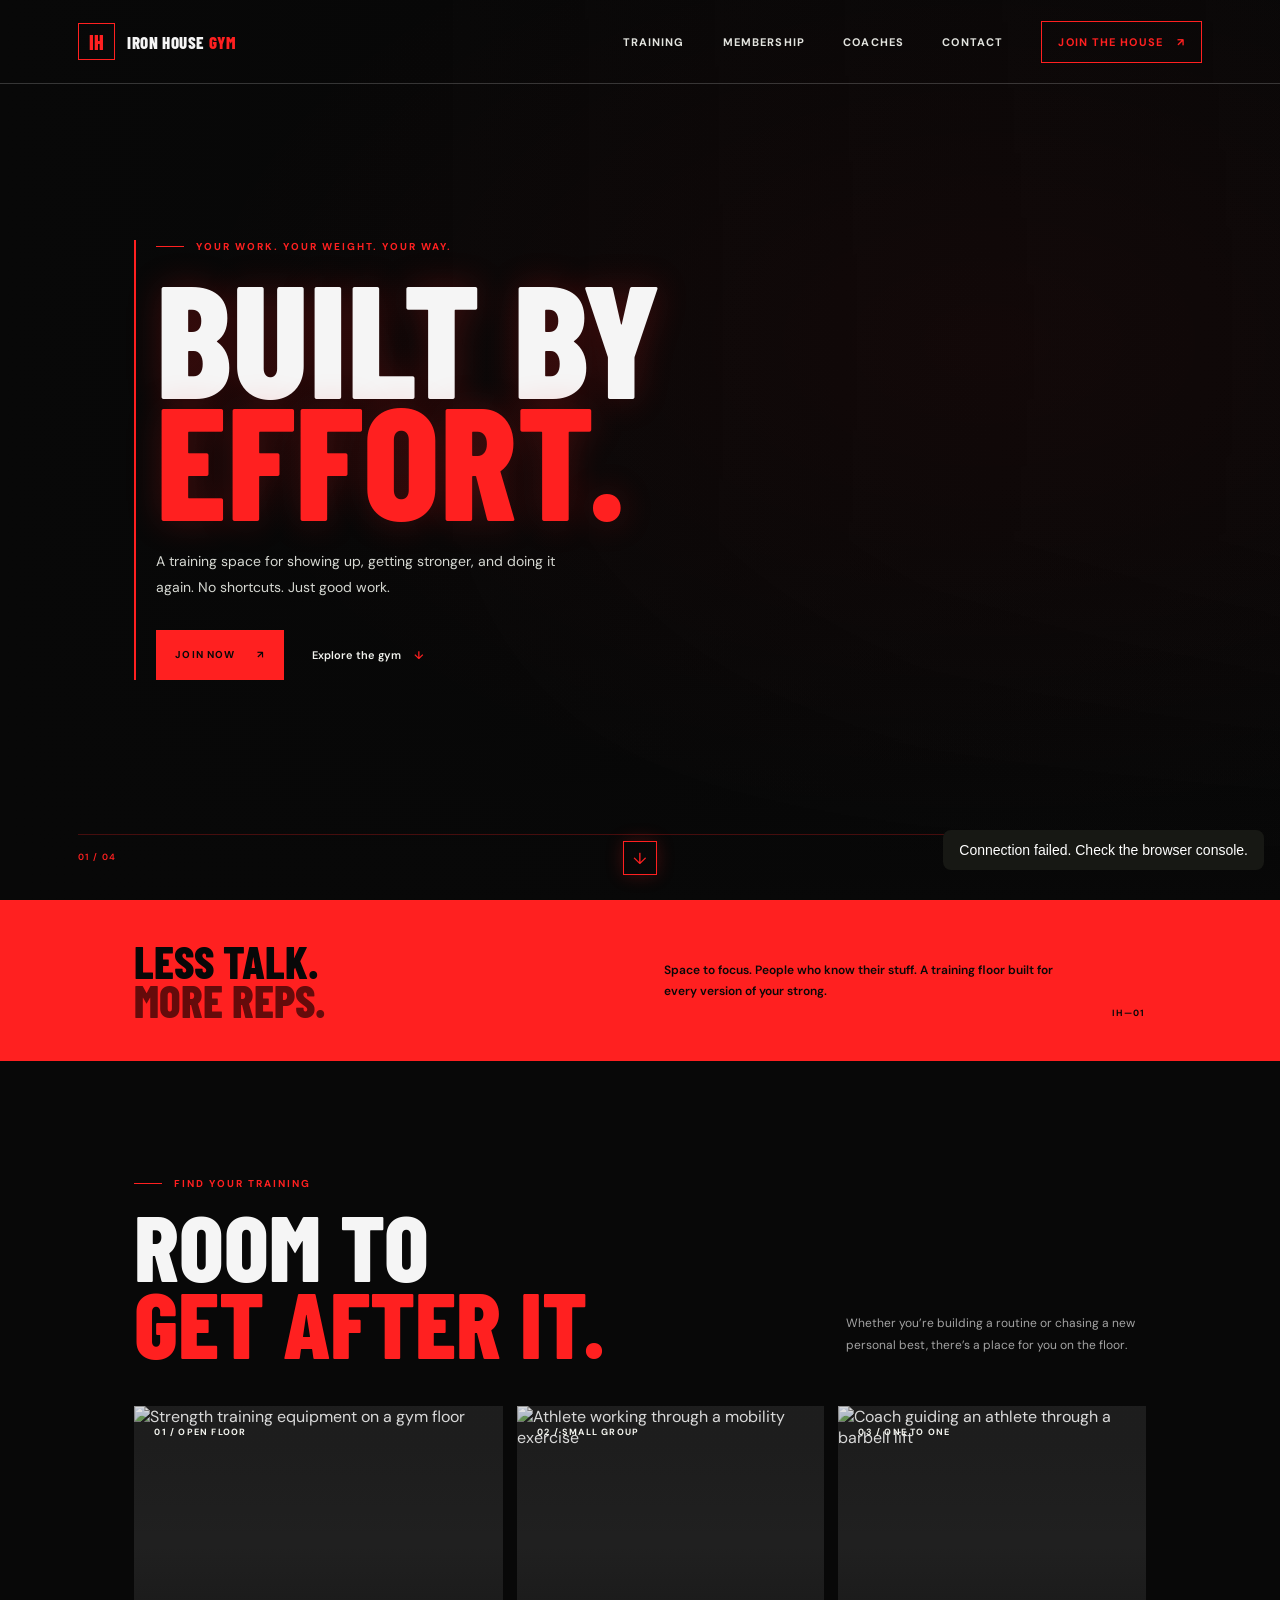
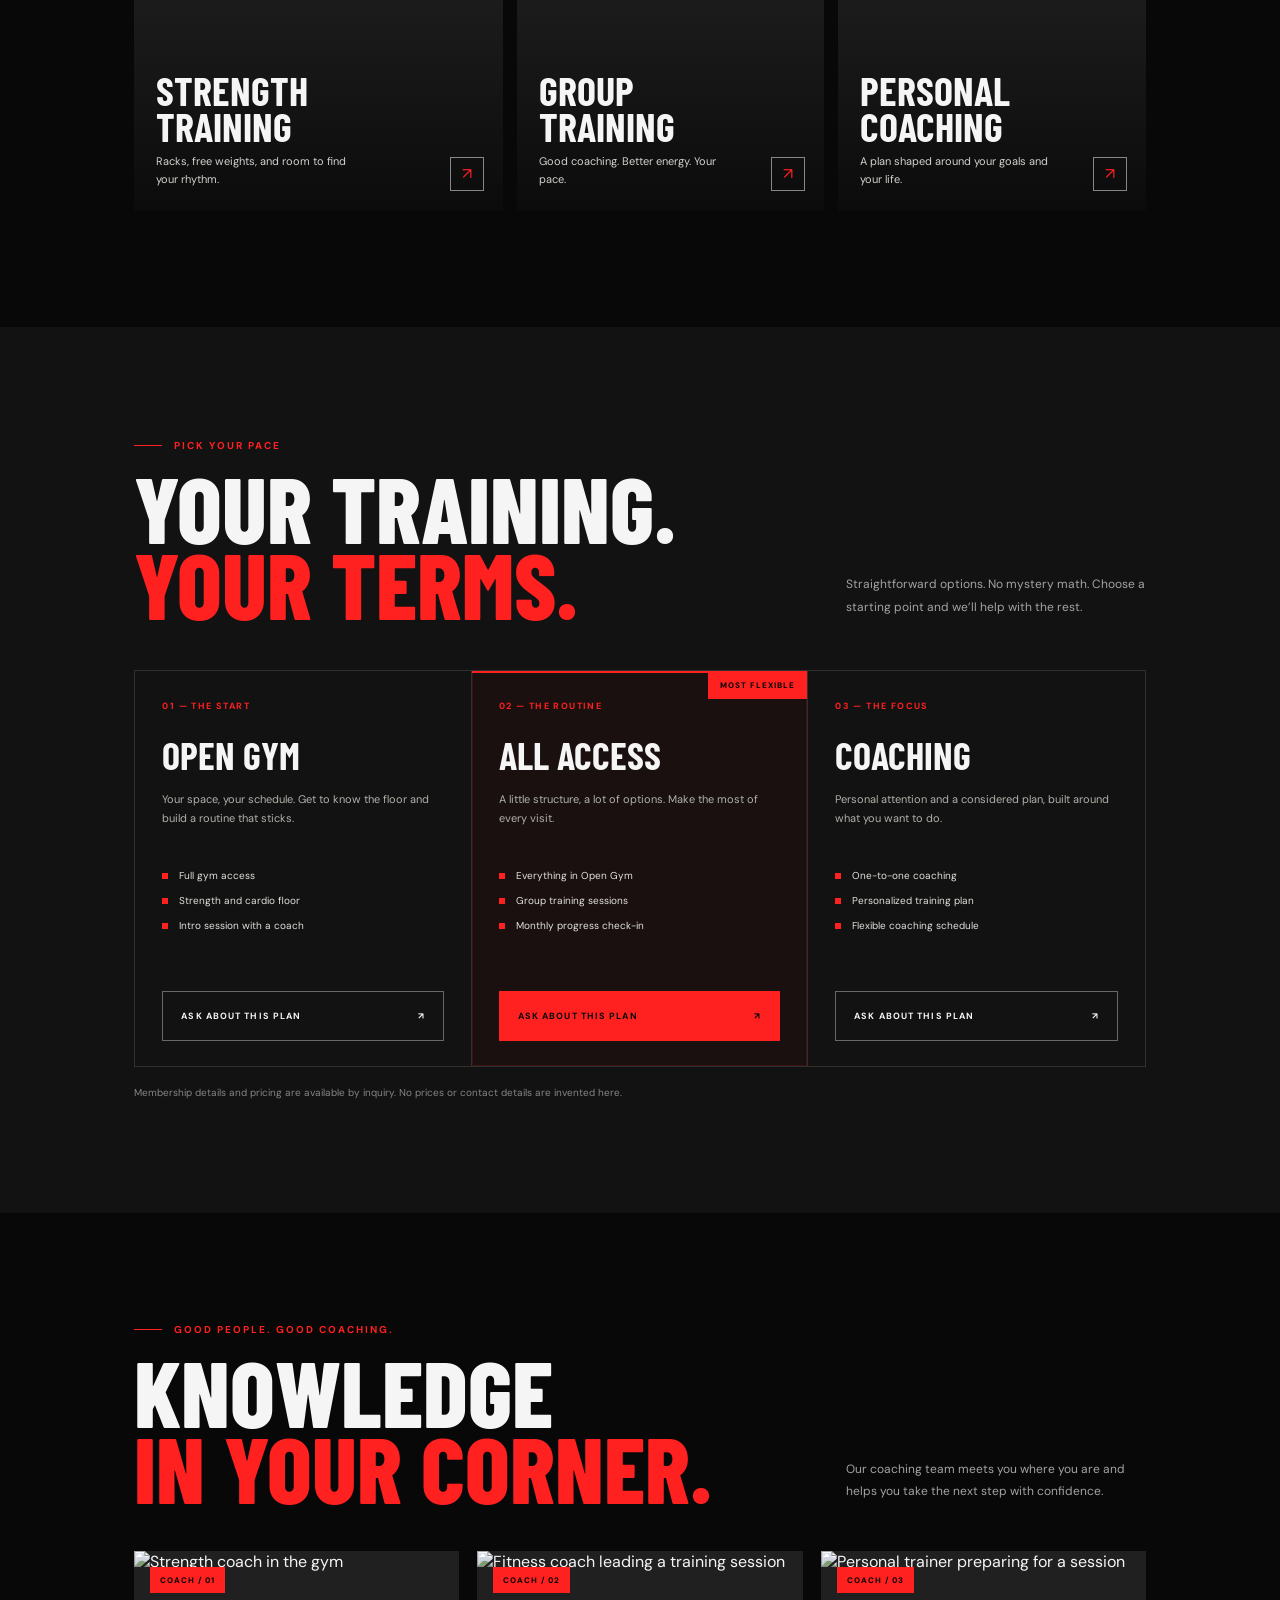
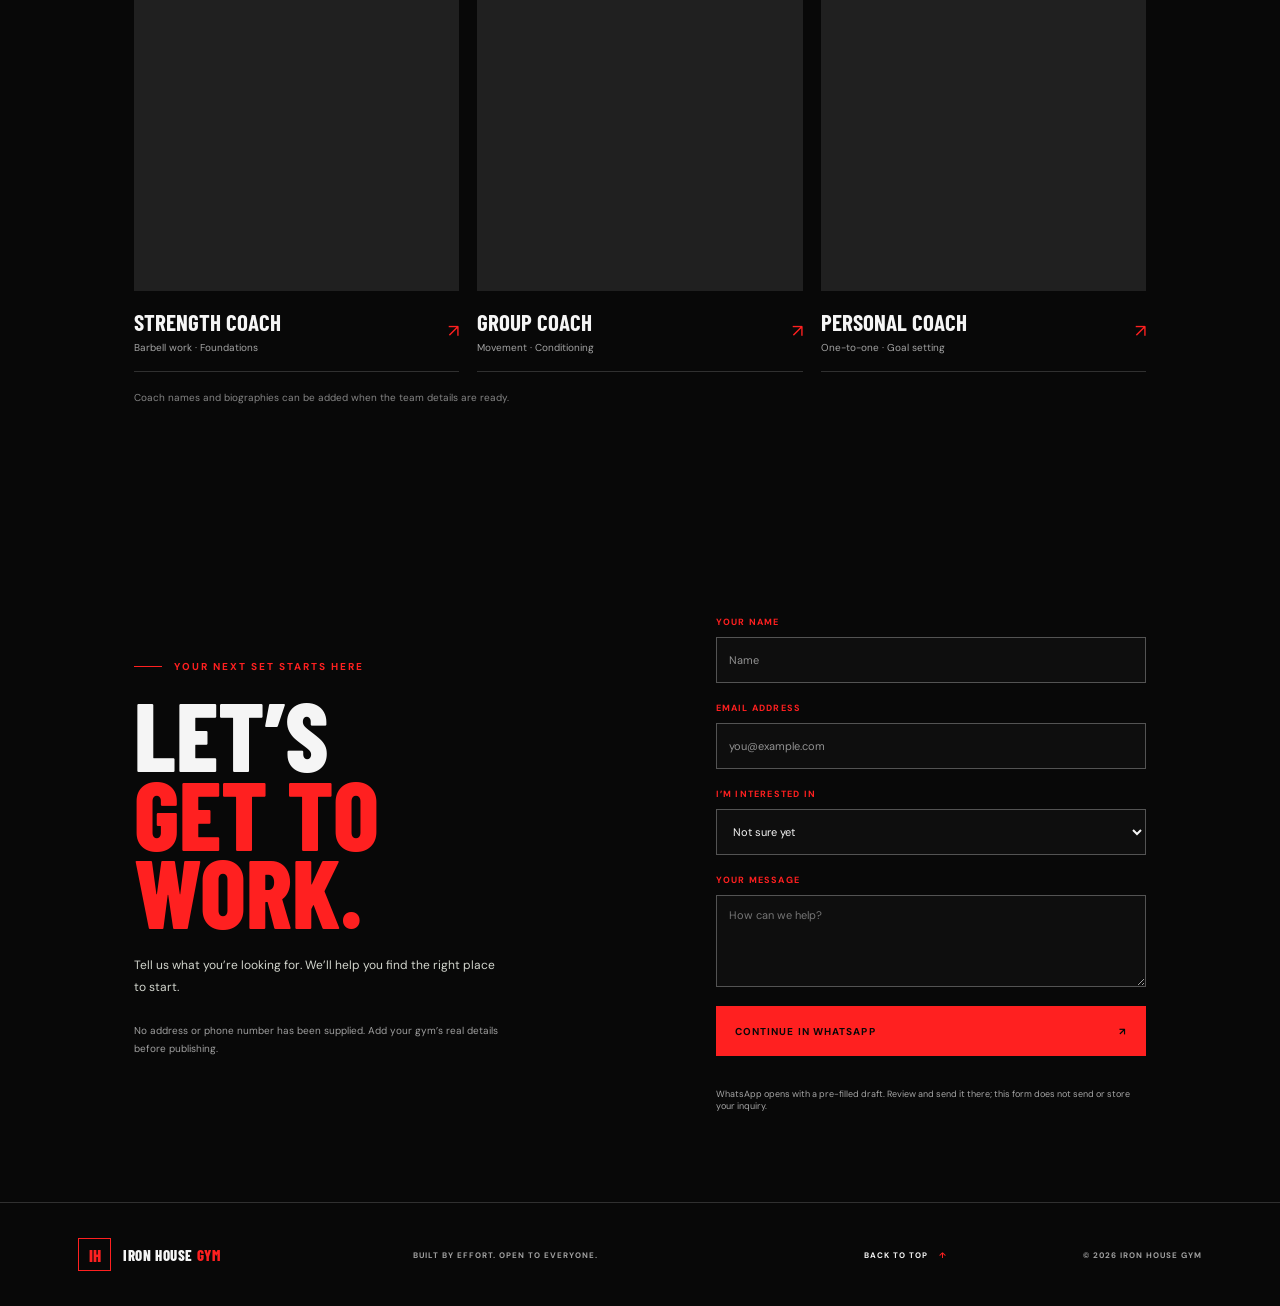
==== index.html @ 2025f04b "Add files via upload" ====
<!DOCTYPE html>
<html lang="en">
<head>
  <meta charset="UTF-8">
  <meta name="viewport" content="width=device-width, initial-scale=1.0">
  <meta name="theme-color" content="#10110f">
  <meta name="description" content="Train with purpose at IRON HOUSE GYM. Explore strength training, expert coaching, and flexible memberships.">
  <title>IRON HOUSE GYM | Built by effort</title>
  <link rel="preconnect" href="https://fonts.googleapis.com">
  <link rel="preconnect" href="https://fonts.gstatic.com" crossorigin>
  <link href="https://fonts.googleapis.com/css2?family=Barlow+Condensed:wght@500;600;700;800;900&family=DM+Sans:wght@400;500;600;700&display=swap" rel="stylesheet">
  <link rel="stylesheet" href="style.css">
  <script src="script.js" defer></script>
</head>
<body>
  <a class="skip-link" href="#main">Skip to content</a>

  <header class="site-header" id="top">
    <a class="wordmark" href="#top" aria-label="Iron House Gym home">
      <span class="wordmark-mark" data-gym-short-name aria-hidden="true">IH</span>
      <span class="wordmark-name" data-gym-name>IRON HOUSE <span>GYM</span></span>
    </a>

    <button class="menu-toggle" type="button" aria-expanded="false" aria-controls="site-nav" aria-label="Open navigation">
      <span></span><span></span>
    </button>

    <nav class="site-nav" id="site-nav" aria-label="Main navigation">
      <a href="#training">Training</a>
      <a href="#membership">Membership</a>
      <a href="#coaches">Coaches</a>
      <a href="#contact">Contact</a>
      <a class="nav-join" href="#membership">Join the house <span aria-hidden="true">↗</span></a>
    </nav>
  </header>

  <main id="main">
    <section class="hero" aria-labelledby="hero-title">
      <div class="hero-image" aria-hidden="true"></div>
      <div class="hero-shade" aria-hidden="true"></div>
      <div class="hero-content">
        <p class="eyebrow" data-gym-tagline><span class="eyebrow-line"></span> YOUR WORK. YOUR WEIGHT. YOUR WAY.</p>
        <h1 id="hero-title" data-gym-hero-title>BUILT BY<br><span>EFFORT.</span></h1>
        <p class="hero-copy" data-gym-hero-description>A training space for showing up, getting stronger, and doing it again. No shortcuts. Just good work.</p>
        <div class="hero-actions">
          <a class="button button-primary" href="#membership">JOIN NOW <span aria-hidden="true">↗</span></a>
          <a class="text-link" href="#training">Explore the gym <span aria-hidden="true">↓</span></a>
        </div>
      </div>
      <div class="hero-caption"><span>01 / 04</span><span>STRENGTH IS EARNED HERE</span></div>
      <a class="hero-scroll" href="#training" aria-label="Scroll to training">↓</a>
    </section>

    <section class="intro-band" aria-label="Our approach">
      <p>LESS TALK.<br><span>MORE REPS.</span></p>
      <p class="intro-detail">Space to focus. People who know their stuff. A training floor built for every version of your strong.</p>
      <span class="intro-number" aria-hidden="true">IH—01</span>
    </section>

    <section class="section training-section" id="training" aria-labelledby="training-title">
      <div class="section-heading">
        <div>
          <p class="eyebrow"><span class="eyebrow-line"></span> FIND YOUR TRAINING</p>
          <h2 id="training-title">ROOM TO<br><span>GET AFTER IT.</span></h2>
        </div>
        <p class="section-note">Whether you’re building a routine or chasing a new personal best, there’s a place for you on the floor.</p>
      </div>

      <div class="service-grid">
        <article class="service-card service-card-large" data-training-program>
          <img data-program-image src="https://images.unsplash.com/photo-1534438327276-14e5300c3a48?auto=format&fit=crop&w=1200&q=85" alt="Strength training equipment on a gym floor" loading="lazy">
          <div class="service-overlay"></div>
          <span class="service-number" data-program-category>01 / OPEN FLOOR</span>
          <div class="service-copy"><h3 data-program-name>STRENGTH<br>TRAINING</h3><p data-program-description>Racks, free weights, and room to find your rhythm.</p></div>
          <span class="service-arrow" aria-hidden="true">↗</span>
        </article>
        <article class="service-card" data-training-program>
          <img data-program-image src="https://images.unsplash.com/photo-1518611012118-696072aa579a?auto=format&fit=crop&w=1000&q=85" alt="Athlete working through a mobility exercise" loading="lazy">
          <div class="service-overlay"></div>
          <span class="service-number" data-program-category>02 / SMALL GROUP</span>
          <div class="service-copy"><h3 data-program-name>GROUP<br>TRAINING</h3><p data-program-description>Good coaching. Better energy. Your pace.</p></div>
          <span class="service-arrow" aria-hidden="true">↗</span>
        </article>
        <article class="service-card" data-training-program>
          <img data-program-image src="https://images.unsplash.com/photo-1581009146145-b5ef050c2e1e?auto=format&fit=crop&w=1000&q=85" alt="Coach guiding an athlete through a barbell lift" loading="lazy">
          <div class="service-overlay"></div>
          <span class="service-number" data-program-category>03 / ONE TO ONE</span>
          <div class="service-copy"><h3 data-program-name>PERSONAL<br>COACHING</h3><p data-program-description>A plan shaped around your goals and your life.</p></div>
          <span class="service-arrow" aria-hidden="true">↗</span>
        </article>
      </div>
    </section>

    <section class="membership-section" id="membership" aria-labelledby="membership-title">
      <div class="membership-inner">
        <div class="section-heading membership-heading">
          <div>
            <p class="eyebrow"><span class="eyebrow-line"></span> PICK YOUR PACE</p>
            <h2 id="membership-title">YOUR TRAINING.<br><span>YOUR TERMS.</span></h2>
          </div>
          <p class="section-note">Straightforward options. No mystery math. Choose a starting point and we’ll help with the rest.</p>
        </div>

        <div class="plans-grid">
          <article class="plan-card" data-membership-plan>
            <span class="plan-tag" data-plan-featured-label hidden>MOST FLEXIBLE</span>
            <p class="plan-index" data-plan-index>01 — THE START<span data-plan-price hidden></span></p>
            <h3 data-plan-name>OPEN GYM</h3>
            <p class="plan-description" data-plan-description>Your space, your schedule. Get to know the floor and build a routine that sticks.</p>
            <ul data-plan-features><li>Full gym access</li><li>Strength and cardio floor</li><li>Intro session with a coach</li></ul>
            <button class="button button-outline choose-plan" type="button" data-plan="Open Gym" data-plan-button>ASK ABOUT THIS PLAN <span aria-hidden="true">↗</span></button>
          </article>
          <article class="plan-card plan-featured" data-membership-plan>
            <span class="plan-tag" data-plan-featured-label>MOST FLEXIBLE</span>
            <p class="plan-index" data-plan-index>02 — THE ROUTINE<span data-plan-price hidden></span></p>
            <h3 data-plan-name>ALL ACCESS</h3>
            <p class="plan-description" data-plan-description>A little structure, a lot of options. Make the most of every visit.</p>
            <ul data-plan-features><li>Everything in Open Gym</li><li>Group training sessions</li><li>Monthly progress check-in</li></ul>
            <button class="button button-primary choose-plan" type="button" data-plan="All Access" data-plan-button>ASK ABOUT THIS PLAN <span aria-hidden="true">↗</span></button>
          </article>
          <article class="plan-card" data-membership-plan>
            <span class="plan-tag" data-plan-featured-label hidden>MOST FLEXIBLE</span>
            <p class="plan-index" data-plan-index>03 — THE FOCUS<span data-plan-price hidden></span></p>
            <h3 data-plan-name>COACHING</h3>
            <p class="plan-description" data-plan-description>Personal attention and a considered plan, built around what you want to do.</p>
            <ul data-plan-features><li>One-to-one coaching</li><li>Personalized training plan</li><li>Flexible coaching schedule</li></ul>
            <button class="button button-outline choose-plan" type="button" data-plan="Personal Coaching" data-plan-button>ASK ABOUT THIS PLAN <span aria-hidden="true">↗</span></button>
          </article>
        </div>
        <p class="plan-footnote" data-plan-footnote>Membership details and pricing are available by inquiry. No prices or contact details are invented here.</p>
      </div>
    </section>

    <section class="coaches-section section" id="coaches" aria-labelledby="coaches-title">
      <div class="section-heading">
        <div>
          <p class="eyebrow"><span class="eyebrow-line"></span> GOOD PEOPLE. GOOD COACHING.</p>
          <h2 id="coaches-title">KNOWLEDGE<br><span>IN YOUR CORNER.</span></h2>
        </div>
        <p class="section-note">Our coaching team meets you where you are and helps you take the next step with confidence.</p>
      </div>
      <div class="coach-grid">
        <article class="coach-card">
          <div class="coach-photo"><img data-coach-image src="https://images.unsplash.com/photo-1567013127542-490d757e51fc?auto=format&fit=crop&w=900&q=85" alt="Strength coach in the gym" loading="lazy"><span class="coach-number">COACH / 01</span></div>
          <div class="coach-info"><div><h3 data-coach-name>STRENGTH COACH</h3><p data-coach-caption>Barbell work · Foundations</p></div><span aria-hidden="true">↗</span></div>
        </article>
        <article class="coach-card">
          <div class="coach-photo"><img data-coach-image src="https://images.unsplash.com/photo-1549476464-37392f717541?auto=format&fit=crop&w=900&q=85" alt="Fitness coach leading a training session" loading="lazy"><span class="coach-number">COACH / 02</span></div>
          <div class="coach-info"><div><h3 data-coach-name>GROUP COACH</h3><p data-coach-caption>Movement · Conditioning</p></div><span aria-hidden="true">↗</span></div>
        </article>
        <article class="coach-card">
          <div class="coach-photo"><img data-coach-image src="https://images.unsplash.com/photo-1581009146145-b5ef050c2e1e?auto=format&fit=crop&w=900&q=85" alt="Personal trainer preparing for a session" loading="lazy"><span class="coach-number">COACH / 03</span></div>
          <div class="coach-info"><div><h3 data-coach-name>PERSONAL COACH</h3><p data-coach-caption>One-to-one · Goal setting</p></div><span aria-hidden="true">↗</span></div>
        </article>
      </div>
      <p class="coach-note">Coach names and biographies can be added when the team details are ready.</p>
    </section>

    <section class="contact-section" id="contact" aria-labelledby="contact-title">
      <div class="contact-image" aria-hidden="true"></div>
      <div class="contact-shade" aria-hidden="true"></div>
      <div class="contact-content">
        <div class="contact-copy">
          <p class="eyebrow"><span class="eyebrow-line"></span> YOUR NEXT SET STARTS HERE</p>
          <h2 id="contact-title">LET’S<br><span>GET TO WORK.</span></h2>
          <p>Tell us what you’re looking for. We’ll help you find the right place to start.</p>
          <p class="contact-detail" data-gym-contact-info>No address or phone number has been supplied. Add your gym’s real details before publishing.</p>
        </div>
        <form class="contact-form" id="contact-form">
          <label for="name">YOUR NAME</label>
          <input id="name" name="name" type="text" autocomplete="name" placeholder="Name" required>
          <label for="email">EMAIL ADDRESS</label>
          <input id="email" name="email" type="email" autocomplete="email" placeholder="you@example.com" required>
          <label for="interest">I’M INTERESTED IN</label>
          <select id="interest" name="interest">
            <option value="Not sure yet">Not sure yet</option>
            <option value="Open Gym" data-plan-option>Open Gym</option>
            <option value="All Access" data-plan-option>All Access</option>
            <option value="Personal Coaching" data-plan-option>Personal Coaching</option>
          </select>
          <label for="inquiry-message">YOUR MESSAGE</label>
          <textarea id="inquiry-message" name="message" rows="3" placeholder="How can we help?" required></textarea>
          <button class="button button-primary form-submit" type="submit">CONTINUE IN WHATSAPP <span aria-hidden="true">↗</span></button>
          <p class="form-status" id="form-status" role="status" aria-live="polite"></p>
          <p class="form-note">WhatsApp opens with a pre-filled draft. Review and send it there; this form does not send or store your inquiry.</p>
        </form>
      </div>
    </section>
  </main>

  <footer class="site-footer">
    <a class="wordmark footer-wordmark" href="#top" aria-label="Iron House Gym back to top"><span class="wordmark-mark" data-gym-short-name aria-hidden="true">IH</span><span class="wordmark-name" data-gym-name>IRON HOUSE <span>GYM</span></span></a>
    <p data-gym-footer-tagline>BUILT BY EFFORT. OPEN TO EVERYONE.</p>
    <a class="back-to-top" href="#top">BACK TO TOP <span aria-hidden="true">↑</span></a>
    <span class="footer-copy">© <span id="current-year"></span> IRON HOUSE GYM</span>
  </footer>
  <script src="https://cdn.jsdelivr.net/npm/@supabase/supabase-js@2"></script>
  <script src="supabase.js"></script>
</body>
</html>
---- style.css ----
:root {
  color-scheme: dark;

  /* Black & red palette */
  --ink: #080808;
  --ink-soft: #121212;
  --paper: #F5F5F5;
  --muted: #A3A3A3;
  --line: #303030;

  /* Red accent */
  --acid: #FF2020;
  --accent-glow: rgb(255 32 32 / 22%);

  /* Typography */
  --display: "Barlow Condensed", Impact, sans-serif;
  --body: "DM Sans", sans-serif;
}

* {
  box-sizing: border-box;
}

html {
  scroll-behavior: smooth;
  scroll-padding-top: 84px;
}

body {
  margin: 0;
  background: var(--ink);
  color: var(--paper);
  font-family: var(--body);
  -webkit-font-smoothing: antialiased;
}

img {
  display: block;
  width: 100%;
}

a {
  color: inherit;
  text-decoration: none;
}

button,
input,
select,
textarea {
  font: inherit;
}

button,
a {
  -webkit-tap-highlight-color: transparent;
}

::selection {
  background: var(--acid);
  color: var(--ink);
}

.skip-link {
  position: fixed;
  z-index: 20;
  top: 12px;
  left: 12px;
  padding: 12px 16px;
  background: var(--acid);
  color: var(--ink);
  transform: translateY(-160%);
}

.skip-link:focus {
  transform: translateY(0);
}

/* HEADER */

.site-header {
  position: fixed;
  z-index: 10;
  top: 0;
  left: 0;
  display: flex;
  width: 100%;
  height: 84px;
  align-items: center;
  justify-content: space-between;
  padding: 0 6.1%;
  border-bottom: 1px solid rgb(255 255 255 / 19%);
  transition:
    background-color .28s ease,
    border-color .28s ease,
    box-shadow .28s ease,
    backdrop-filter .28s ease;
}

.wordmark {
  display: inline-flex;
  align-items: center;
  gap: 12px;
}

.wordmark-mark {
  display: grid;
  width: 37px;
  height: 37px;
  place-items: center;
  border: 1px solid var(--acid);
  color: var(--acid);
  font-family: var(--display);
  font-size: 20px;
  font-weight: 800;
}

.wordmark-name {
  font-family: var(--display);
  font-size: 17px;
  font-weight: 800;
  letter-spacing: .6px;
}

.wordmark-name span {
  color: var(--acid);
}

.site-nav {
  display: flex;
  height: 100%;
  align-items: center;
  gap: clamp(20px, 3vw, 48px);
}

.site-nav a {
  position: relative;
  color: #e3e4df;
  font-size: 11px;
  font-weight: 700;
  letter-spacing: 1.1px;
  text-transform: uppercase;
  transition: color .2s ease;
}
.site-header.is-scrolled {
  border-bottom-color: rgb(255 255 255 / 9%);
  background: rgb(8 8 8 / 82%);
  box-shadow: 0 8px 26px rgb(0 0 0 / 24%);
  backdrop-filter: blur(14px);
  -webkit-backdrop-filter: blur(14px);
}

.site-nav a:hover,
.site-nav a:focus-visible {
  color: var(--acid);
}

.site-nav .nav-join {
  display: inline-flex;
  min-height: 42px;
  position: relative;
  align-items: center;
  gap: 14px;
  padding: 0 16px;
  border: 1px solid var(--acid);
  color: var(--acid);
}

.site-nav a:not(.nav-join)::after {
  position: absolute;
  right: 0;
  bottom: -8px;
  left: 0;
  height: 1px;
  background: var(--acid);
  content: "";
  transform: scaleX(0);
  transform-origin: left center;
  transition: transform .24s cubic-bezier(.2, .7, .2, 1);
}

.site-nav .nav-join:hover {
  background: var(--acid);
  color: var(--ink);
}

.site-nav a:not(.nav-join):hover::after,
.site-nav a:not(.nav-join):focus-visible::after {
  transform: scaleX(1);
}
.menu-toggle {
  display: none;
}

/* HERO SECTION */

.hero {
  position: relative;
  display: flex;
  min-height: max(700px, 100svh);
  align-items: center;
  isolation: isolate;
  overflow: hidden;
  padding: 130px 10.5% 110px;
  background: var(--ink);
}

.hero-image {
  position: absolute;
  z-index: -2;
  inset: 0;
  background-image: var(--gym-hero-image);
  background-position: center 48%;
  background-size: cover;
  background-repeat: no-repeat;
  filter: saturate(.65) contrast(1.12);
  transform: translate3d(0, var(--hero-parallax-offset, 0px), 0) scale(1.045);
  will-change: transform;
  animation: reveal-image 1s ease-out both;
}

.hero-shade {
  position: absolute;
  z-index: -1;
  inset: 0;
  background:
    linear-gradient(
      90deg,
      var(--ink) 0%,
      rgb(8 8 8 / 88%) 36%,
      rgb(8 8 8 / 42%) 72%,
      rgb(8 8 8 / 20%) 100%
    ),
    linear-gradient(
      0deg,
      var(--ink) 0%,
      transparent 40%
    );
}

.motion-enabled .hero-shade::after {
  animation: hero-light-drift 18s ease-in-out infinite alternate;
}
.hero-shade::after {
  position: absolute;
  inset: -25%;
  background: radial-gradient(ellipse at 68% 42%, rgb(255 32 32 / 13%), transparent 44%);
  content: "";
  opacity: .35;
  pointer-events: none;
}

.motion-enabled .site-header {
  animation: header-enter .62s cubic-bezier(.2, .7, .2, 1) both;
}

.motion-enabled .hero-content > .eyebrow,
.motion-enabled .hero-content > h1,
.motion-enabled .hero-content > .hero-copy,
.motion-enabled .hero-actions > .button,
.motion-enabled .hero-actions > .text-link {
  opacity: 0;
  animation: hero-item-enter .68s cubic-bezier(.2, .7, .2, 1) both;
}

.motion-enabled .hero-content > .eyebrow {
  animation-delay: .12s;
}

.motion-enabled .hero-content > h1 {
  animation-delay: .23s;
}

.motion-enabled .hero-content > .hero-copy {
  animation-delay: .34s;
}

.motion-enabled .hero-actions > .button {
  animation-delay: .46s;
}

.motion-enabled .hero-actions > .text-link {
  animation-delay: .56s;
}

.hero-content {
  position: relative;
  z-index: 1;
  width: min(720px, 75%);
  padding-left: 20px;
  border-left: 2px solid var(--acid);
}

.eyebrow {
  display: flex;
  align-items: center;
  gap: 12px;
  margin: 0 0 22px;
  color: var(--acid);
  font-size: 10px;
  font-weight: 700;
  letter-spacing: 2px;
}

.eyebrow-line {
  display: inline-block;
  width: 28px;
  height: 1px;
  background: var(--acid);
}

h1,
h2,
h3,
p {
  margin-top: 0;
}

.hero h1 {
  margin: 0;
  font-family: var(--display);
  font-size: clamp(88px, 12.5vw, 174px);
  font-weight: 800;
  letter-spacing: 0;
  line-height: .76;
  text-shadow: 0 0 35px var(--accent-glow);
}

.hero h1 span,
.section-heading h2 span,
.contact-copy h2 span {
  color: var(--acid);
}

.hero-copy {
  max-width: 410px;
  margin: 31px 0 30px;
  color: #d5d7d1;
  font-size: 14px;
  line-height: 1.8;
}

.hero-actions {
  display: flex;
  align-items: center;
  gap: 28px;
}

.button {
  display: inline-flex;
  min-height: 50px;
  align-items: center;
  justify-content: space-between;
  gap: 22px;
  padding: 0 18px;
  border: 1px solid transparent;
  cursor: pointer;
  font-size: 10px;
  font-weight: 700;
  letter-spacing: 1.1px;
  transition:
    background .2s ease,
    color .2s ease,
    border-color .2s ease,
    transform .2s ease;
}

.button:hover {
  transform: translateY(-2px);
}

.button:active {
  transform: translateY(0) scale(.98);
}

.button-primary {
  position: relative;
  background-color: var(--acid);
  background-image: linear-gradient(
    105deg,
    transparent 0%,
    transparent 44%,
    rgb(255 255 255 / 22%) 50%,
    transparent 56%,
    transparent 100%
  );
  background-position: 100% 0;
  background-size: 240% 100%;
  color: var(--ink);
  transition:
    background-color .2s ease,
    background-position .72s cubic-bezier(.2, .7, .2, 1),
    color .2s ease,
    border-color .2s ease,
    transform .2s ease;
}

@keyframes hero-item-enter {
  from {
    opacity: 0;
    transform: translate3d(0, 16px, 0);
  }

  to {
    opacity: 1;
    transform: translate3d(0, 0, 0);
  }
}

@keyframes header-enter {
  from {
    opacity: 0;
    transform: translate3d(0, -10px, 0);
  }

  to {
    opacity: 1;
    transform: translate3d(0, 0, 0);
  }
}

@keyframes hero-light-drift {
  from {
    transform: translate3d(-2%, -1%, 0);
  }

  to {
    transform: translate3d(2%, 1%, 0);
  }
}

.button-primary:hover {
  background-color: #ff4a4a;
  background-position: 0 0;
  color: #080808;
}

.button-primary:focus-visible {
  background-position: 0 0;
}

.text-link {
  display: inline-flex;
  align-items: center;
  gap: 13px;
  color: #f1f2ed;
  font-size: 11px;
  font-weight: 600;
}

.text-link span {
  color: var(--acid);
  transition: transform .2s ease;
}

.text-link:hover span {
  transform: translateY(3px);
}

.hero-caption {
  position: absolute;
  right: 6.1%;
  bottom: 37px;
  left: 6.1%;
  display: flex;
  justify-content: space-between;
  padding-top: 16px;
  border-top: 1px solid rgb(255 32 32 / 25%);
  color: #d3d5cf;
  font-size: 9px;
  font-weight: 600;
  letter-spacing: 1.3px;
}

.hero-caption span:first-child {
  color: var(--acid);
}

.hero-scroll {
  position: absolute;
  right: 50%;
  bottom: 25px;
  display: grid;
  width: 34px;
  height: 34px;
  place-items: center;
  border: 1px solid var(--acid);
  box-shadow: 0 0 18px var(--accent-glow);
  color: var(--acid);
  font-size: 16px;
  transform: translateX(50%);
}

/* INTRO BAND */

.intro-band {
  display: grid;
  grid-template-columns: 1.2fr 1fr auto;
  align-items: center;
  gap: 35px;
  padding: 42px 10.5%;
  background: var(--acid);
  color: var(--ink);
}

.intro-band > p:first-child {
  margin: 0;
  font-family: var(--display);
  font-size: clamp(28px, 4vw, 45px);
  font-weight: 800;
  line-height: .86;
}

.intro-band > p:first-child span {
  color: #650b0b;
}

.intro-detail {
  max-width: 390px;
  margin: 0;
  font-size: 12px;
  font-weight: 600;
  line-height: 1.7;
}

.intro-number {
  align-self: end;
  font-size: 9px;
  font-weight: 700;
  letter-spacing: 1.2px;
}

/* GENERAL SECTIONS */

.section {
  padding: 116px 10.5%;
}

.section-heading {
  display: flex;
  align-items: end;
  justify-content: space-between;
  gap: 36px;
  margin-bottom: 45px;
}

.section-heading .eyebrow {
  margin-bottom: 17px;
}

.section-heading h2,
.contact-copy h2 {
  margin: 0;
  font-family: var(--display);
  font-size: clamp(56px, 7.3vw, 94px);
  font-weight: 800;
  letter-spacing: 0;
  line-height: .82;
}

.section-note {
  max-width: 300px;
  margin: 0 0 4px;
  color: var(--muted);
  font-size: 12px;
  line-height: 1.85;
}

/* SERVICES */

.service-grid {
  display: grid;
  grid-template-columns: 1.2fr 1fr 1fr;
  gap: 14px;
}

.service-card {
  position: relative;
  min-height: 405px;
  overflow: hidden;
  background: #202020;
  transition: transform .35s cubic-bezier(.2, .7, .2, 1), box-shadow .35s ease;
}

.service-card:hover,
.service-card:focus-within {
  box-shadow: 0 16px 34px rgb(0 0 0 / 30%);
  transform: translateY(-5px);
}

.service-card img {
  position: absolute;
  inset: 0;
  width: 100%;
  height: 100%;
  object-fit: cover;
  filter: saturate(.58);
  transition: transform .6s ease, filter .4s ease;
}

.service-card:hover img {
  filter: saturate(.85);
  transform: scale(1.045);
}

.service-overlay {
  position: absolute;
  inset: 0;
  background: linear-gradient(
    180deg,
    rgb(8 8 8 / 12%) 10%,
    transparent 34%,
    rgb(8 8 8 / 86%) 100%
  );
  transition: opacity .4s ease;
}

.service-card:hover .service-overlay,
.service-card:focus-within .service-overlay {
  opacity: .82;
}

.service-number {
  position: absolute;
  top: 20px;
  left: 20px;
  color: #f4f5ef;
  font-size: 9px;
  font-weight: 700;
  letter-spacing: 1.2px;
}

.service-copy {
  position: absolute;
  right: 22px;
  bottom: 22px;
  left: 22px;
}

.service-copy h3 {
  margin: 0 0 9px;
  font-family: var(--display);
  font-size: 40px;
  font-weight: 700;
  line-height: .89;
}

.service-copy p {
  max-width: 225px;
  margin: 0;
  padding-right: 27px;
  color: #d1d3cd;
  font-size: 11px;
  line-height: 1.6;
}

.service-arrow {
  position: absolute;
  right: 19px;
  bottom: 20px;
  display: grid;
  width: 34px;
  height: 34px;
  place-items: center;
  border: 1px solid rgb(255 255 255 / 50%);
  color: var(--acid);
  transition: background .2s ease, color .2s ease;
}

.service-card:hover .service-arrow {
  background: var(--acid);
  color: var(--ink);
}

/* MEMBERSHIPS */

.membership-section {
  padding: 112px 10.5%;
  background: var(--ink-soft);
}

.membership-inner {
  max-width: 1440px;
  margin: 0 auto;
}

.membership-heading {
  margin-bottom: 48px;
}

.plans-grid {
  display: grid;
  grid-template-columns: repeat(3, 1fr);
  border: 1px solid var(--line);
}

.plan-card {
  position: relative;
  display: flex;
  min-height: 395px;
  flex-direction: column;
  padding: 29px 27px 25px;
  border-right: 1px solid var(--line);
  transition: transform .28s ease, box-shadow .28s ease;
}

.plan-card:hover,
.plan-card:focus-within {
  z-index: 1;
  box-shadow: 0 14px 34px rgb(0 0 0 / 30%);
  transform: translateY(-4px);
}

.plan-card:last-child {
  border-right: 0;
}

.plan-featured {
  background: #1b1010;
  box-shadow: inset 0 2px 0 var(--acid), inset 0 0 0 1px rgb(255 32 32 / 15%);
}

.plan-featured:hover,
.plan-featured:focus-within {
  box-shadow:
    inset 0 2px 0 var(--acid),
    inset 0 0 0 1px rgb(255 32 32 / 15%),
    0 14px 34px rgb(0 0 0 / 30%);
}

.plan-tag {
  position: absolute;
  top: 0;
  right: 0;
  padding: 9px 12px;
  background: var(--acid);
  color: var(--ink);
  font-size: 8px;
  font-weight: 800;
  letter-spacing: 1px;
}

.plan-index {
  margin: 0 0 20px;
  color: var(--acid);
  font-size: 9px;
  font-weight: 700;
  letter-spacing: 1.4px;
}

.plan-card h3 {
  margin: 0 0 12px;
  font-family: var(--display);
  font-size: 38px;
  font-weight: 700;
}

.plan-description {
  min-height: 57px;
  margin: 0;
  color: #afb2aa;
  font-size: 11px;
  line-height: 1.7;
}

.plan-card ul {
  display: grid;
  gap: 12px;
  margin: 22px 0 26px;
  padding: 0;
  list-style: none;
}

.plan-card li {
  position: relative;
  padding-left: 17px;
  color: #e0e2dc;
  font-size: 10px;
}

.plan-card li::before {
  position: absolute;
  top: 4px;
  left: 0;
  width: 6px;
  height: 6px;
  background: var(--acid);
  content: "";
}

.plan-card .button {
  width: 100%;
  margin-top: auto;
  font-size: 9px;
}
.plan-card .button:hover,
.plan-card .button:focus-visible {
  box-shadow: 0 5px 18px var(--accent-glow);
}

.button-outline {
  border-color: #686868;
  background: transparent;
  color: var(--paper);
}

.button-outline:hover {
  border-color: var(--acid);
  color: var(--acid);
}

.plan-footnote,
.coach-note {
  margin: 18px 0 0;
  color: #858585;
  font-size: 10px;
  line-height: 1.6;
}

/* COACHES */

.coaches-section {
  padding-top: 110px;
  padding-bottom: 110px;
}

.coach-grid {
  display: grid;
  grid-template-columns: repeat(3, 1fr);
  gap: 18px;
}

.coach-card {
  transition: box-shadow .32s ease;
}

.coach-card:hover,
.coach-card:focus-within {
  box-shadow: 0 0 0 1px rgb(255 32 32 / 22%), 0 14px 30px rgb(0 0 0 / 24%);
}

.coach-photo {
  position: relative;
  height: 340px;
  overflow: hidden;
  background: #202020;
}

.coach-photo img {
  height: 100%;
  object-fit: cover;
  filter: grayscale(.45) saturate(.65);
  transition: filter .4s ease, transform .6s ease;
}

.coach-card:hover .coach-photo img {
  filter: grayscale(0) saturate(.8);
  transform: scale(1.035);
}

.coach-number {
  position: absolute;
  top: 16px;
  left: 16px;
  padding: 8px 10px;
  background: var(--acid);
  color: var(--ink);
  font-size: 8px;
  font-weight: 800;
  letter-spacing: 1px;
}

.coach-info {
  display: flex;
  align-items: center;
  justify-content: space-between;
  padding: 17px 0;
  border-bottom: 1px solid var(--line);
  transition: transform .3s ease, border-color .3s ease;
}

.coach-card:hover .coach-info,
.coach-card:focus-within .coach-info {
  border-color: var(--acid);
  transform: translateY(-3px);
}

.coach-info h3 {
  margin: 0 0 5px;
  font-family: var(--display);
  font-size: 23px;
  font-weight: 700;
}

.coach-info p {
  margin: 0;
  color: var(--muted);
  font-size: 10px;
}

.coach-info > span {
  color: var(--acid);
  font-size: 18px;
}

/* CONTACT */

.contact-section {
  position: relative;
  display: grid;
  min-height: 625px;
  align-items: center;
  overflow: hidden;
  padding: 90px 10.5%;
}

.contact-image {
  position: absolute;
  inset: 0;
  background-image: var(--gym-contact-image);
  background-position: center;
  background-size: cover;
  background-repeat: no-repeat;
  filter: saturate(.45);
}

.contact-shade {
  position: absolute;
  inset: 0;
  background: linear-gradient(
    90deg,
    rgb(8 8 8 / 96%) 0%,
    rgb(8 8 8 / 86%) 47%,
    rgb(8 8 8 / 67%) 100%
  );
}

.contact-content {
  position: relative;
  z-index: 1;
  display: grid;
  grid-template-columns: 1fr minmax(280px, 430px);
  align-items: center;
  gap: 10%;
  width: 100%;
  max-width: 1180px;
  margin: 0 auto;
}

.contact-copy h2 {
  font-size: clamp(59px, 7.5vw, 96px);
}

.contact-copy > p:not(.eyebrow) {
  max-width: 365px;
  margin: 24px 0 0;
  color: #d2d5cd;
  font-size: 12px;
  line-height: 1.8;
}

.contact-copy .contact-detail {
  color: #9f9f9f !important;
  font-size: 10px !important;
}

.contact-form {
  display: grid;
  gap: 9px;
}

.contact-form label {
  margin-top: 10px;
  color: var(--acid);
  font-size: 9px;
  font-weight: 700;
  letter-spacing: 1.2px;
}

.contact-form input,
.contact-form select,
.contact-form textarea {
  width: 100%;
  min-height: 46px;
  padding: 0 12px;
  border: 1px solid #535353;
  border-radius: 0;
  outline: none;
  background: rgb(16 16 16 / 85%);
  color: var(--paper);
  font-size: 11px;
}

.contact-form input::placeholder {
  color: #929292;
}

.contact-form textarea {
  min-height: 92px;
  padding: 12px;
  resize: vertical;
}

.contact-form input:focus,
.contact-form select:focus,
.contact-form textarea:focus {
  border-color: var(--acid);
  box-shadow: 0 0 0 1px var(--acid);
}

.contact-form select {
  appearance: auto;
}

.form-submit {
  width: 100%;
  margin-top: 10px;
}

.form-status {
  min-height: 17px;
  margin: 2px 0 0;
  color: var(--acid);
  font-size: 11px;
  line-height: 1.5;
}

.form-note {
  margin: -5px 0 0;
  color: #a5a5a5;
  font-size: 9px;
}

/* FOOTER */

.site-footer {
  display: grid;
  grid-template-columns: 1fr 1fr 1fr auto;
  align-items: center;
  gap: 20px;
  min-height: 104px;
  padding: 20px 6.1%;
  border-top: 1px solid var(--line);
}

.footer-wordmark .wordmark-mark {
  width: 33px;
  height: 33px;
  font-size: 17px;
}

.footer-wordmark .wordmark-name {
  font-size: 15px;
}

.site-footer > p,
.back-to-top,
.footer-copy {
  margin: 0;
  color: #a1a1a1;
  font-size: 8px;
  font-weight: 700;
  letter-spacing: 1px;
}

.back-to-top {
  justify-self: center;
  color: var(--paper);
}

.back-to-top span {
  margin-left: 8px;
  color: var(--acid);
}

.footer-copy {
  justify-self: end;
}

.scroll-progress {
  position: fixed;
  z-index: 30;
  top: 0;
  right: 0;
  left: 0;
  height: 2px;
  pointer-events: none;
}

.scroll-progress span {
  display: block;
  width: 100%;
  height: 100%;
  background: var(--acid);
  box-shadow: 0 0 8px var(--accent-glow);
  transform: scaleX(0);
  transform-origin: left center;
  will-change: transform;
}

/* ACCESSIBILITY */

:focus-visible {
  outline: 2px solid var(--acid);
  outline-offset: 4px;
}

.has-scroll-reveals .scroll-reveal {
  opacity: 0;
  transform: translateY(22px);
  transition:
    opacity .65s cubic-bezier(.2, .7, .2, 1),
    transform .65s cubic-bezier(.2, .7, .2, 1);
  transition-delay: var(--reveal-delay, 0ms);
}

.has-scroll-reveals .scroll-reveal.is-visible {
  opacity: 1;
  transform: translateY(0);
}

.has-scroll-reveals .plan-card:hover,
.has-scroll-reveals .plan-card:focus-within {
  transform: translateY(-4px);
}

.has-scroll-reveals .service-card:hover,
.has-scroll-reveals .service-card:focus-within {
  transform: translateY(-5px);
}

@keyframes rise-in {
  from {
    opacity: 0;
    transform: translateY(16px);
  }

  to {
    opacity: 1;
    transform: translateY(0);
  }
}

@keyframes reveal-image {
  from {
    opacity: .55;
    transform: translate3d(0, var(--hero-parallax-offset, 0px), 0) scale(1.075);
  }

  to {
    opacity: 1;
    transform: translate3d(0, var(--hero-parallax-offset, 0px), 0) scale(1.045);
  }
}

/* LARGE SCREENS */

@media (min-width: 1500px) {
  .section,
  .membership-section {
    padding-right: max(10.5%, calc((100% - 1180px) / 2));
    padding-left: max(10.5%, calc((100% - 1180px) / 2));
  }
}

/* TABLETS */

@media (max-width: 900px) {
  .site-header {
    padding: 0 5%;
  }

  .site-nav {
    gap: 20px;
  }

  .site-nav a {
    font-size: 9px;
  }

  .hero {
    padding-right: 7%;
    padding-left: 7%;
  }

  .section,
  .membership-section {
    padding-right: 7%;
    padding-left: 7%;
  }

  .service-card {
    min-height: 350px;
  }

  .service-grid {
    gap: 10px;
  }

  .service-copy {
    right: 15px;
    bottom: 18px;
    left: 15px;
  }

  .service-copy h3 {
    font-size: 33px;
  }

  .plan-card {
    padding: 24px 19px 20px;
  }

  .coach-photo {
    height: 280px;
  }

  .contact-section {
    padding-right: 7%;
    padding-left: 7%;
  }
}

/* MOBILE */

@media (max-width: 680px) {
  html {
    scroll-padding-top: 68px;
  }

  .site-header {
    position: fixed;
    height: 68px;
    padding: 0 20px;
  }

  .wordmark {
    gap: 9px;
  }

  .wordmark-mark {
    width: 33px;
    height: 33px;
    font-size: 18px;
  }

  .wordmark-name {
    font-size: 15px;
  }

  .menu-toggle {
    z-index: 2;
    display: grid;
    width: 42px;
    height: 42px;
    align-content: center;
    justify-items: center;
    gap: 6px;
    border: 1px solid rgb(255 255 255 / 35%);
    background: transparent;
  }

  .menu-toggle span {
    display: block;
    width: 17px;
    height: 1px;
    background: var(--acid);
    transition: transform .2s ease;
  }

  .menu-toggle[aria-expanded="true"] span:first-child {
    transform: translateY(3.5px) rotate(45deg);
  }

  .menu-toggle[aria-expanded="true"] span:last-child {
    transform: translateY(-3.5px) rotate(-45deg);
  }

  .site-nav {
    position: absolute;
    top: 67px;
    right: 0;
    left: 0;
    display: flex;
    height: auto;
    align-items: stretch;
    flex-direction: column;
    gap: 0;
    padding: 8px 20px 20px;
    border-bottom: 1px solid var(--line);
    background: #111111;
    opacity: 0;
    pointer-events: none;
    transform: translateY(-8px);
    visibility: hidden;
    transition:
      opacity .22s ease,
      transform .22s ease,
      visibility 0s linear .22s;
  }

  .site-nav.is-open {
    opacity: 1;
    pointer-events: auto;
    transform: translateY(0);
    visibility: visible;
    transition-delay: 0s;
  }

  .site-nav a {
    padding: 15px 4px;
    border-bottom: 1px solid #2a2a2a;
    font-size: 11px;
  }

  .site-nav .nav-join {
    justify-content: space-between;
    margin-top: 13px;
    padding: 0 14px;
    border: 1px solid var(--acid);
  }

  .hero {
    min-height: 100svh;
    padding: 120px 24px 110px;
  }

  .hero-image {
    background-position: 58% center;
  }

  .hero-shade {
    background:
      linear-gradient(
        90deg,
        rgb(8 8 8 / 88%),
        rgb(8 8 8 / 40%)
      ),
      linear-gradient(
        0deg,
        var(--ink) 0%,
        transparent 65%
      );
  }

  .hero-content {
    width: 100%;
    padding-left: 14px;
  }

  .hero .eyebrow {
    font-size: 8px;
    letter-spacing: 1.4px;
  }

  .hero h1 {
    font-size: clamp(84px, 20vw, 132px);
  }

  .hero-copy {
    max-width: 310px;
    font-size: 12px;
  }

  .hero-actions {
    align-items: flex-start;
    flex-direction: column;
    gap: 20px;
  }

  .hero-caption {
    right: 24px;
    bottom: 30px;
    left: 24px;
    font-size: 7px;
  }

  .hero-scroll {
    display: none;
  }

  .intro-band {
    grid-template-columns: 1fr auto;
    gap: 14px;
    padding: 27px 24px;
  }

  .intro-band > p:first-child {
    font-size: 35px;
  }

  .intro-detail {
    grid-column: 1 / -1;
    max-width: 340px;
    font-size: 11px;
  }

  .intro-number {
    grid-column: 2;
    grid-row: 1;
    align-self: center;
  }

  .section,
  .membership-section {
    padding: 76px 24px;
  }

  .section-heading {
    align-items: flex-start;
    flex-direction: column;
    gap: 20px;
    margin-bottom: 29px;
  }

  .section-heading h2,
  .contact-copy h2 {
    font-size: clamp(59px, 14vw, 82px);
  }

  .section-note {
    max-width: 380px;
    font-size: 11px;
  }

  .service-grid {
    grid-template-columns: 1fr 1fr;
    gap: 10px;
  }

  .service-card,
  .service-card-large {
    min-height: 310px;
  }

  .service-card-large {
    grid-column: 1 / -1;
    min-height: 350px;
  }

  .service-copy h3 {
    font-size: 32px;
  }

  .service-copy p {
    font-size: 10px;
  }

  .service-arrow {
    right: 13px;
    bottom: 15px;
    width: 29px;
    height: 29px;
  }

  .service-copy {
    right: 13px;
    bottom: 16px;
    left: 13px;
  }

  .membership-heading {
    margin-bottom: 29px;
  }

  .plans-grid {
    grid-template-columns: 1fr;
  }

  .plan-card {
    min-height: 0;
    padding: 25px 20px;
    border-right: 0;
    border-bottom: 1px solid var(--line);
  }

  .plan-card:last-child {
    border-bottom: 0;
  }

  .plan-description {
    min-height: 0;
  }

  .plan-card ul {
    margin: 19px 0 23px;
  }

  .coach-grid {
    grid-template-columns: 1fr 1fr;
    gap: 22px 12px;
  }

  .coach-card:last-child {
    grid-column: 1 / -1;
    width: calc(50% - 6px);
  }

  .coach-photo {
    height: clamp(190px, 58vw, 310px);
  }

  .coach-info {
    align-items: flex-start;
  }

  .coach-info h3 {
    font-size: 18px;
  }

  .coach-info p {
    font-size: 9px;
  }

  .contact-section {
    min-height: 0;
    padding: 76px 24px;
  }

  .contact-shade {
    background: rgb(8 8 8 / 90%);
  }

  .contact-content {
    grid-template-columns: 1fr;
    gap: 32px;
  }

  .contact-copy > p:not(.eyebrow) {
    margin-top: 19px;
  }

  .site-footer {
    grid-template-columns: 1fr auto;
    gap: 17px 10px;
    padding: 22px 24px;
  }

  .site-footer > p {
    grid-column: 1 / -1;
    grid-row: 2;
  }

  .back-to-top {
    grid-column: 2;
    grid-row: 1;
    justify-self: end;
  }

  .footer-copy {
    grid-column: 2;
    grid-row: 2;
    font-size: 7px;
  }
}

/* SMALL PHONES */

@media (max-width: 380px) {
  .service-grid {
    grid-template-columns: 1fr;
  }

  .service-card,
  .service-card-large {
    min-height: 300px;
    grid-column: auto;
  }

  .coach-grid {
    grid-template-columns: 1fr;
  }

  .coach-card:last-child {
    grid-column: auto;
    width: auto;
  }

  .coach-photo {
    height: 330px;
  }

  .hero-actions {
    gap: 16px;
  }
}

/* REDUCED MOTION ACCESSIBILITY */

@media (prefers-reduced-motion: reduce) {
  *,
  *::before,
  *::after {
    scroll-behavior: auto !important;
    animation-duration: .01ms !important;
    animation-iteration-count: 1 !important;
    transition-duration: .01ms !important;
  }
}
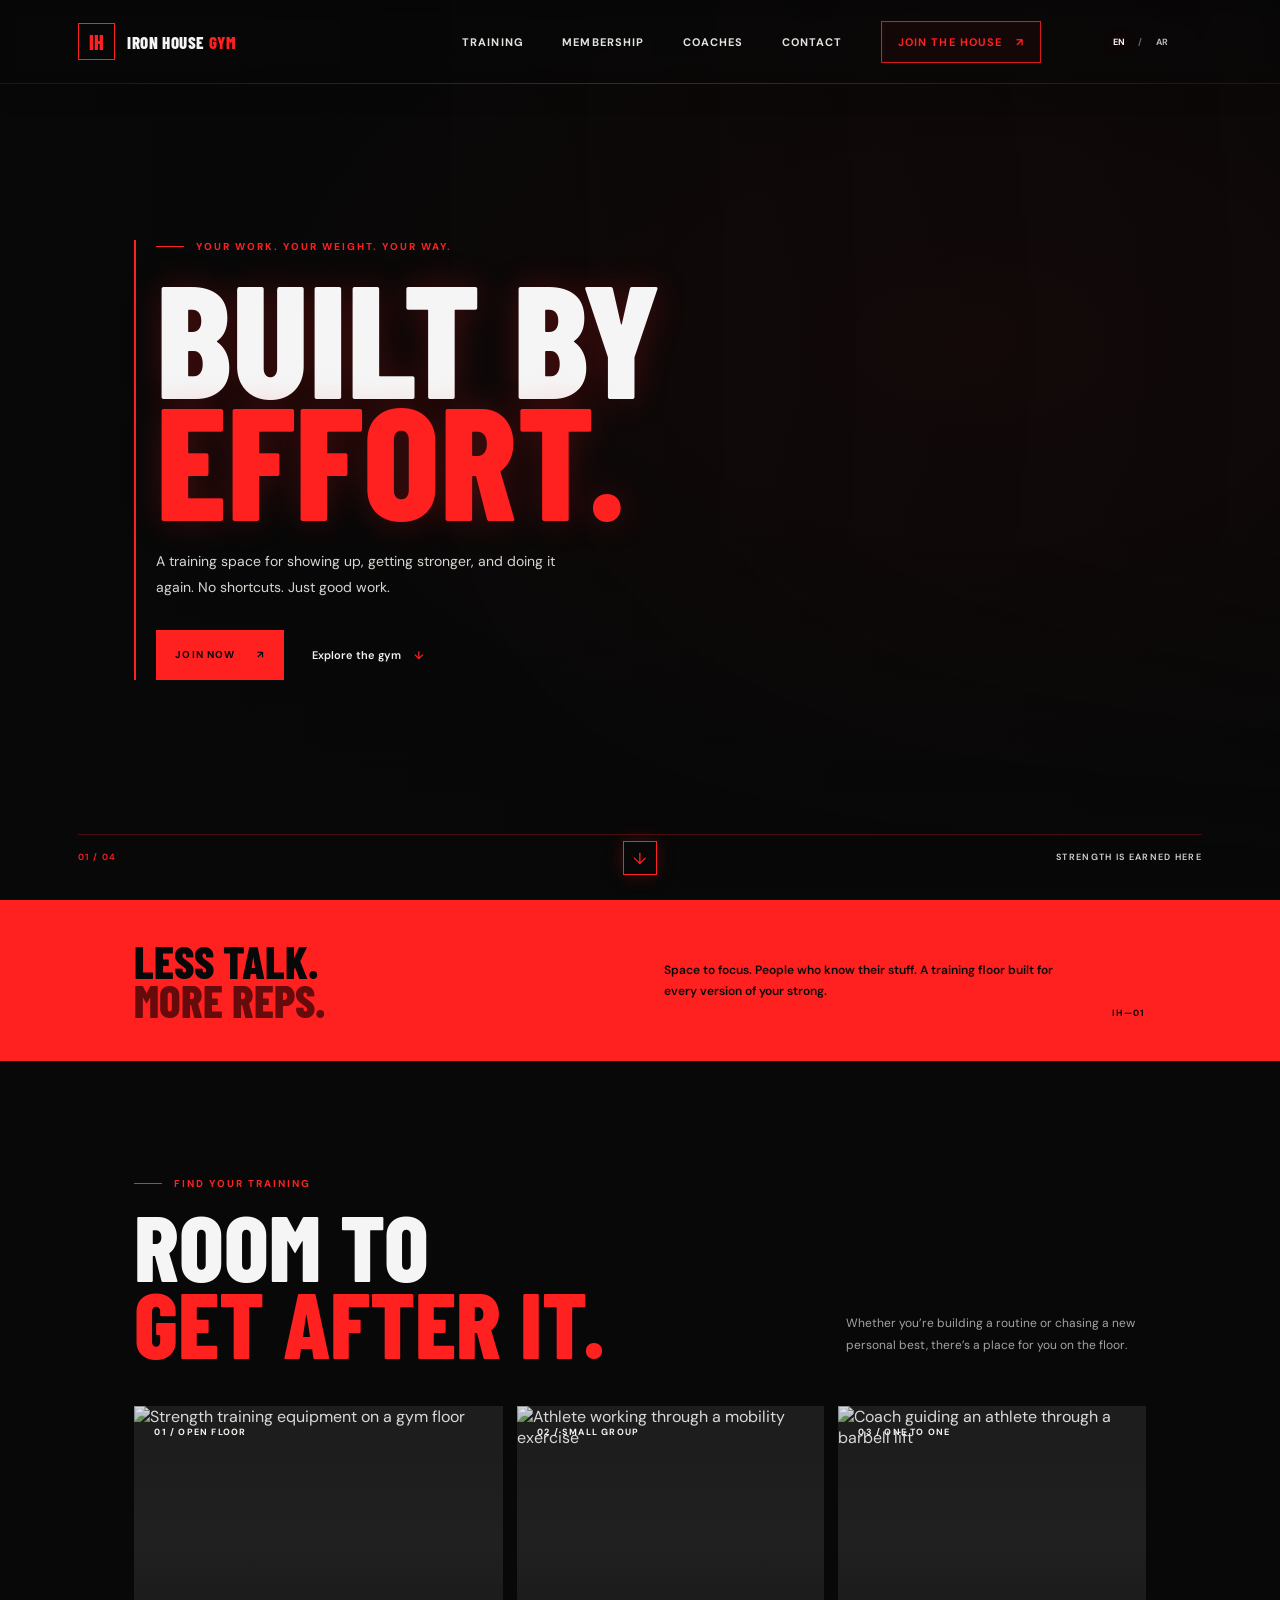
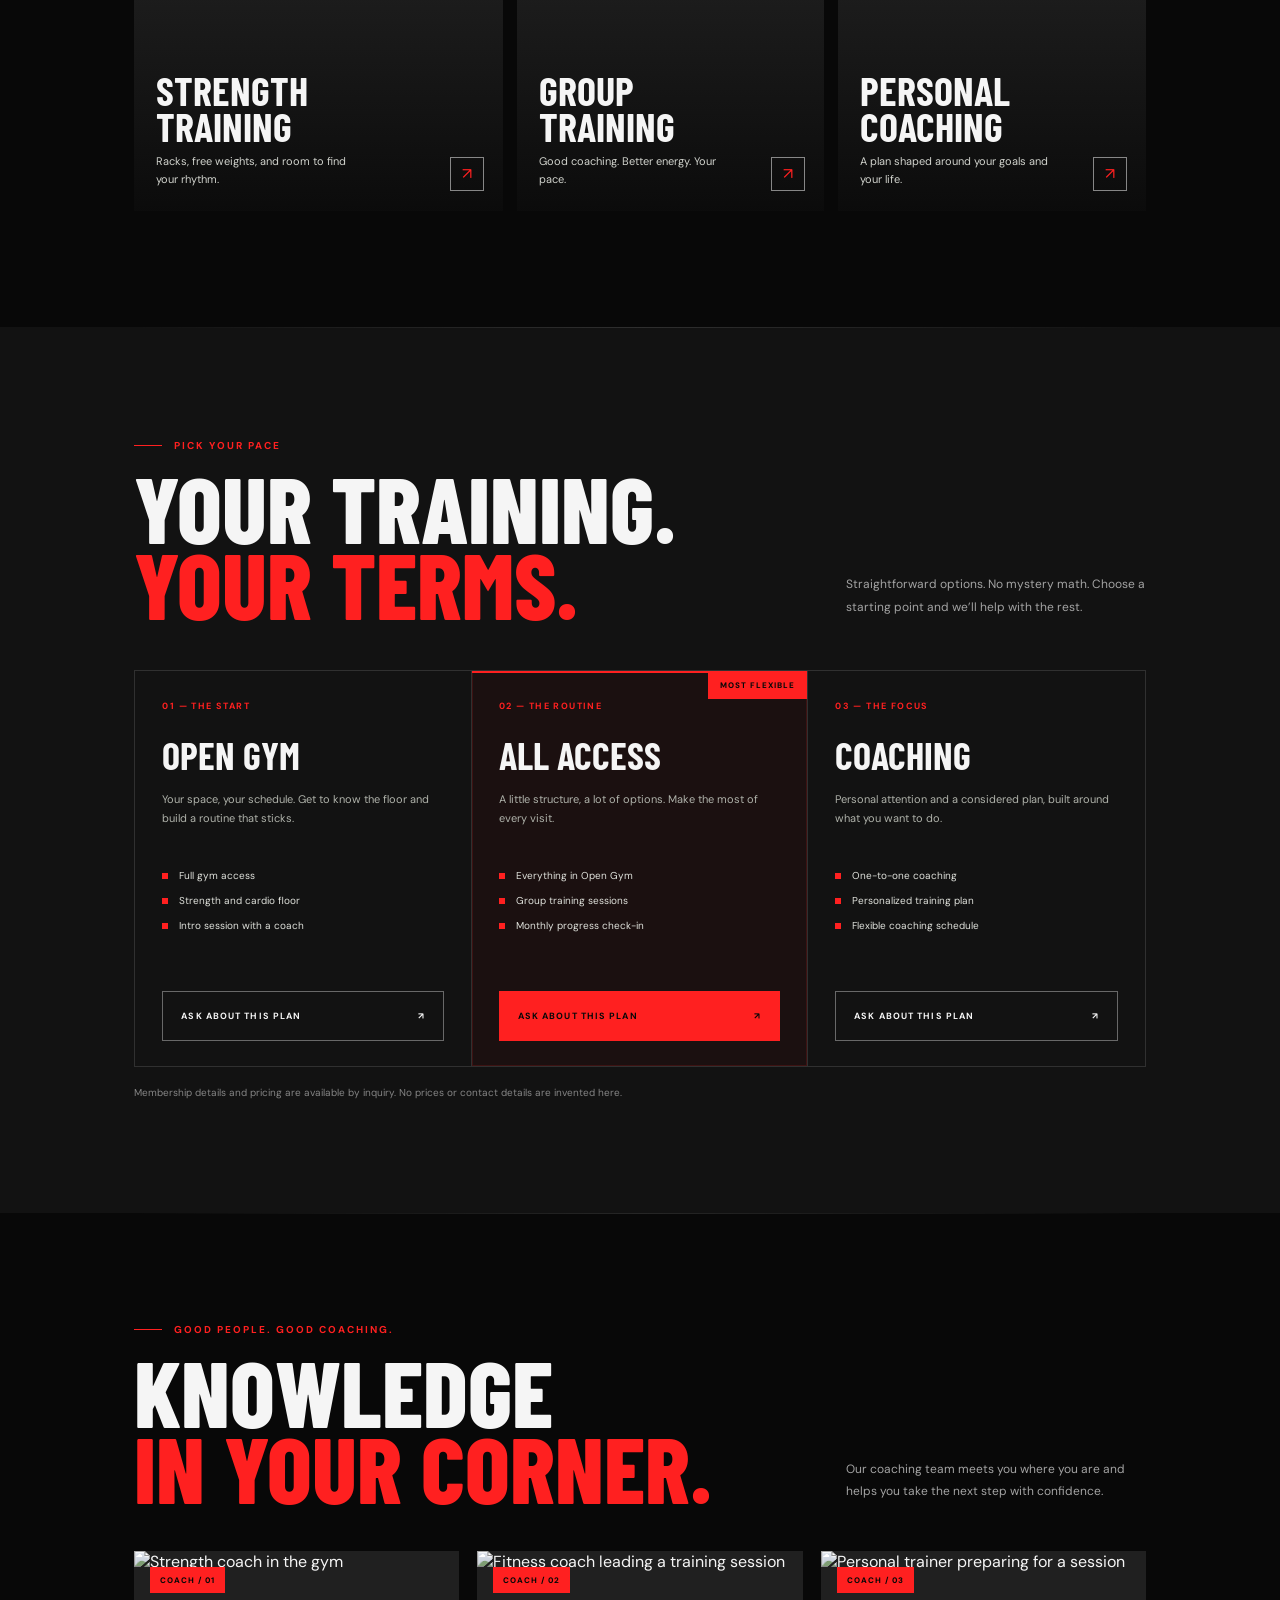
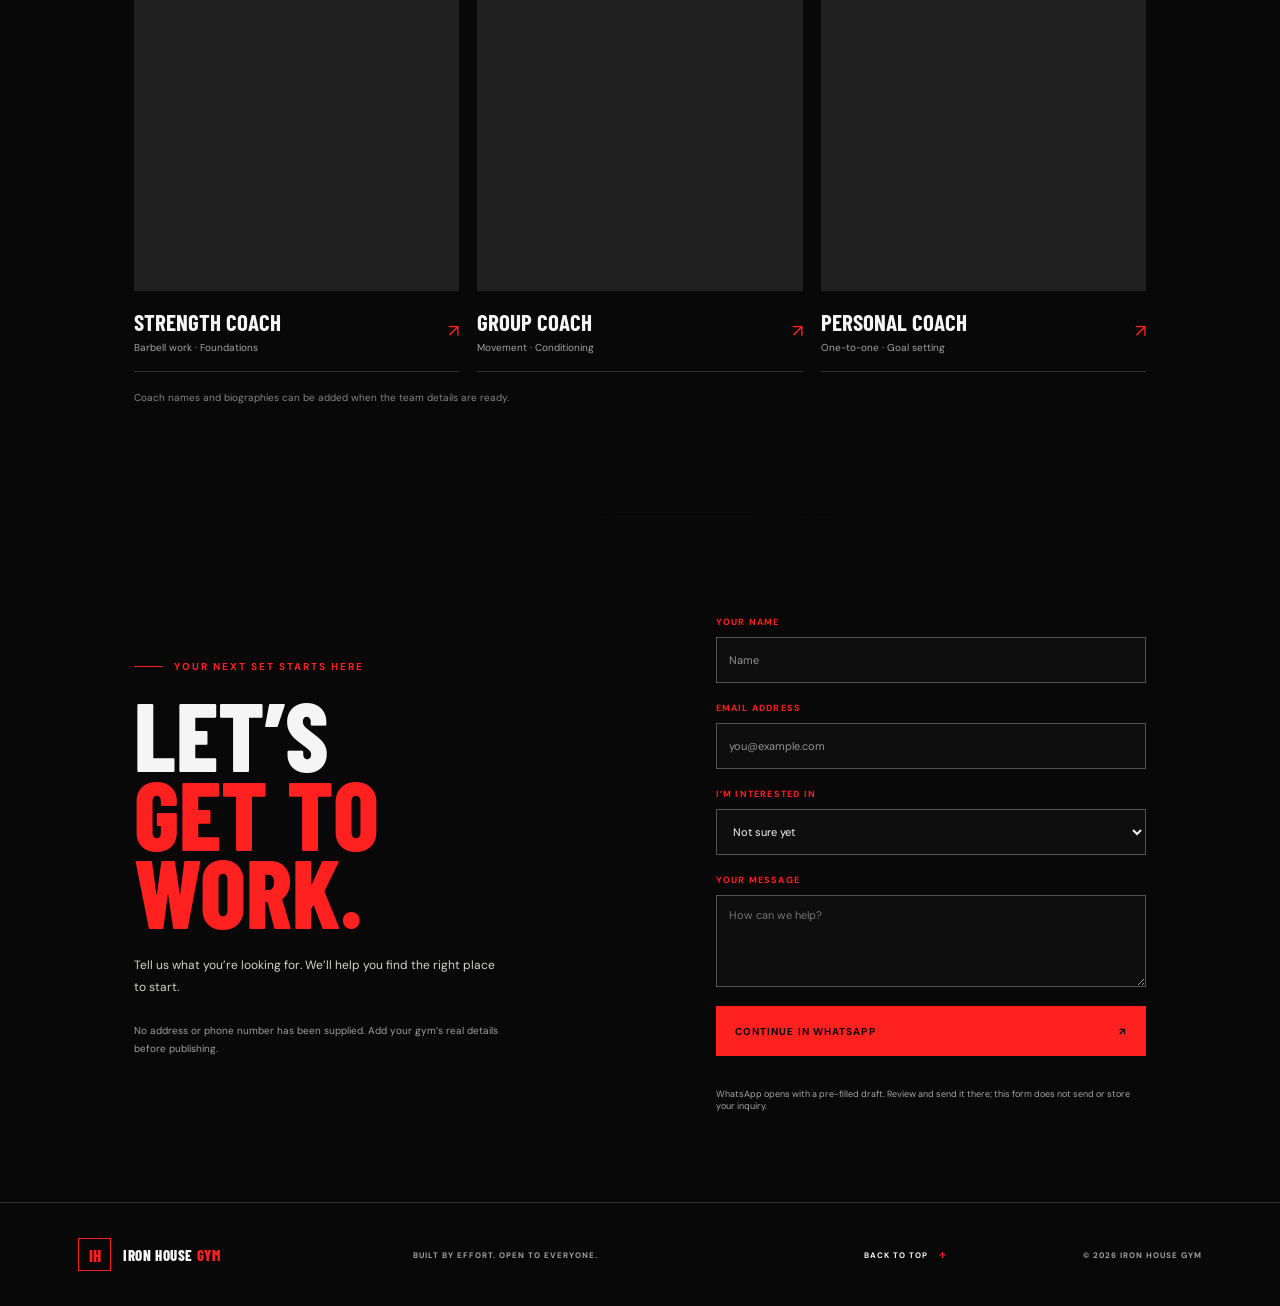
==== commit 3033d4e4: "Upgrade gym site and add Arabic language switcher" ====
--- a/index.html
+++ b/index.html
@@ -1,6 +1,7 @@
 <!DOCTYPE html>
 <html lang="en">
 <head>
+  <meta name="google-site-verification" content="QOSDHcf0IlYES2wUgwIbF_QFhur_pomLCKJp9mttHps" />
   <meta charset="UTF-8">
   <meta name="viewport" content="width=device-width, initial-scale=1.0">
   <meta name="theme-color" content="#10110f">
@@ -31,6 +32,11 @@
       <a href="#coaches">Coaches</a>
       <a href="#contact">Contact</a>
       <a class="nav-join" href="#membership">Join the house <span aria-hidden="true">↗</span></a>
+      <div class="language-switch" role="group" aria-label="Language">
+        <button type="button" data-language="en" aria-pressed="true" lang="en">EN</button>
+        <span aria-hidden="true">/</span>
+        <button type="button" data-language="ar" aria-pressed="false" lang="ar">AR</button>
+      </div>
     </nav>
   </header>
 
@@ -197,4 +203,4 @@
   <script src="https://cdn.jsdelivr.net/npm/@supabase/supabase-js@2"></script>
   <script src="supabase.js"></script>
 </body>
-</html>+</html>
--- a/style.css
+++ b/style.css
@@ -1596,4 +1596,700 @@
     animation-iteration-count: 1 !important;
     transition-duration: .01ms !important;
   }
-}+}
+
+/* PREMIUM FINISH + OVERFLOW GUARDS */
+html,
+body {
+  width: 100%;
+  max-width: 100%;
+  overflow-x: clip;
+}
+
+body {
+  position: relative;
+}
+
+main,
+.section,
+.membership-inner,
+.service-grid,
+.plans-grid,
+.coach-grid,
+.contact-content,
+.site-footer {
+  min-width: 0;
+}
+
+.hero-content,
+.section-heading,
+.intro-band > *,
+.contact-content > * {
+  min-width: 0;
+}
+
+.service-card,
+.plan-card {
+  isolation: isolate;
+  transition:
+    transform .35s cubic-bezier(.2, .7, .2, 1),
+    box-shadow .35s ease,
+    border-color .35s ease;
+}
+
+.service-card::after,
+.plan-card::after {
+  position: absolute;
+  z-index: 1;
+  inset: 0;
+  border: 1px solid rgb(255 32 32 / 0%);
+  background: radial-gradient(
+    360px circle at var(--mx, 50%) var(--my, 50%),
+    rgb(255 32 32 / 13%),
+    transparent 68%
+  );
+  content: "";
+  opacity: 0;
+  pointer-events: none;
+  transition: opacity .35s ease, border-color .35s ease;
+}
+
+.service-card:hover::after,
+.service-card:focus-within::after,
+.plan-card:hover::after,
+.plan-card:focus-within::after {
+  border-color: rgb(255 32 32 / 42%);
+  opacity: 1;
+}
+
+.service-card > *,
+.plan-card > * {
+  z-index: 2;
+}
+
+.service-card > img,
+.service-card > .service-overlay {
+  z-index: 0;
+}
+
+.plan-card:hover,
+.plan-card:focus-within {
+  box-shadow: 0 16px 38px rgb(0 0 0 / 34%), 0 0 24px rgb(255 32 32 / 9%);
+}
+
+.plan-featured::before {
+  position: absolute;
+  z-index: 3;
+  top: 0;
+  right: 0;
+  left: 0;
+  height: 2px;
+  background: linear-gradient(90deg, transparent, var(--acid), transparent);
+  content: "";
+  opacity: .72;
+  transform: scaleX(.72);
+  transform-origin: center;
+  animation: featured-line 5s ease-in-out infinite;
+}
+
+.plan-tag {
+  animation: badge-breathe 4.8s ease-in-out infinite;
+  box-shadow: 0 0 0 rgb(255 32 32 / 0%);
+}
+
+.button {
+  position: relative;
+  overflow: hidden;
+  transition:
+    background-color .22s ease,
+    color .22s ease,
+    border-color .22s ease,
+    box-shadow .28s ease,
+    transform .22s cubic-bezier(.2, .7, .2, 1);
+}
+
+.button::before {
+  position: absolute;
+  inset: 0;
+  background: linear-gradient(110deg, transparent 35%, rgb(255 255 255 / 24%) 50%, transparent 65%);
+  content: "";
+  opacity: 0;
+  transform: translateX(-110%);
+  transition: transform .6s cubic-bezier(.2, .7, .2, 1), opacity .2s ease;
+  pointer-events: none;
+}
+
+.button:hover::before,
+.button:focus-visible::before {
+  opacity: 1;
+  transform: translateX(110%);
+}
+
+.button-primary:hover,
+.button-primary:focus-visible {
+  box-shadow: 0 7px 22px rgb(255 32 32 / 22%);
+}
+
+.button > span,
+.nav-join > span,
+.service-arrow {
+  transition: transform .24s cubic-bezier(.2, .7, .2, 1), background-color .24s ease, color .24s ease;
+}
+
+.button:hover > span,
+.button:focus-visible > span,
+.nav-join:hover > span,
+.nav-join:focus-visible > span {
+  transform: translateX(4px);
+}
+
+.service-card:hover .service-arrow,
+.service-card:focus-within .service-arrow {
+  transform: translateX(3px);
+}
+
+.site-nav .nav-join:hover > span {
+  transform: translateX(3px);
+}
+
+.section:not(.hero) {
+  scroll-margin-top: 84px;
+}
+
+.intro-band,
+.membership-section,
+.coaches-section,
+.contact-section {
+  position: relative;
+}
+
+.membership-section::before,
+.coaches-section::before,
+.contact-section::before {
+  position: absolute;
+  top: 0;
+  right: 10.5%;
+  left: 10.5%;
+  height: 1px;
+  background: linear-gradient(90deg, transparent, rgb(255 255 255 / 12%), transparent);
+  content: "";
+  pointer-events: none;
+}
+
+.cursor-glow {
+  position: fixed;
+  z-index: 0;
+  top: -150px;
+  left: -150px;
+  width: 300px;
+  height: 300px;
+  border-radius: 50%;
+  background: radial-gradient(circle, rgb(255 32 32 / 8%), transparent 68%);
+  opacity: 0;
+  pointer-events: none;
+  transition: opacity .35s ease;
+  will-change: transform;
+}
+
+.cursor-glow.is-active {
+  opacity: 1;
+}
+
+@keyframes featured-line {
+  0%,
+  100% { opacity: .55; transform: scaleX(.62); }
+  50% { opacity: .9; transform: scaleX(.9); }
+}
+
+@keyframes badge-breathe {
+  0%,
+  100% { box-shadow: 0 0 0 rgb(255 32 32 / 0%); }
+  50% { box-shadow: 0 0 14px rgb(255 32 32 / 18%); }
+}
+
+@media (max-width: 900px) {
+  .membership-section::before,
+  .coaches-section::before,
+  .contact-section::before {
+    right: 7%;
+    left: 7%;
+  }
+}
+
+@media (max-width: 680px) {
+  .section:not(.hero) {
+    scroll-margin-top: 68px;
+  }
+
+  .membership-section::before,
+  .coaches-section::before,
+  .contact-section::before {
+    right: 24px;
+    left: 24px;
+  }
+
+  .plan-tag,
+  .plan-featured::before {
+    animation-duration: 6s;
+  }
+}
+
+@media (prefers-reduced-motion: reduce) {
+  .plan-tag,
+  .plan-featured::before {
+    animation: none;
+  }
+
+  .cursor-glow {
+    display: none;
+  }
+
+  .service-card,
+  .plan-card,
+  .button,
+  .button::before,
+  .service-card::after,
+  .plan-card::after {
+    transition-duration: .01ms;
+  }
+}
+
+/* CINEMATIC NAVBAR REFINEMENT */
+.site-header {
+  border-bottom-color: rgb(255 255 255 / 8%);
+  background: rgb(8 8 8 / 24%);
+  box-shadow: 0 8px 30px rgb(0 0 0 / 8%);
+  backdrop-filter: blur(8px);
+  -webkit-backdrop-filter: blur(8px);
+  transition:
+    background-color .38s ease,
+    border-color .38s ease,
+    box-shadow .38s ease,
+    backdrop-filter .38s ease;
+}
+
+.site-header::after {
+  position: absolute;
+  right: 6.1%;
+  bottom: -1px;
+  left: 6.1%;
+  height: 1px;
+  background: linear-gradient(90deg, transparent, rgb(255 32 32 / 58%), transparent);
+  content: "";
+  opacity: .48;
+  pointer-events: none;
+  transition: opacity .38s ease, box-shadow .38s ease;
+}
+
+.site-header.is-scrolled {
+  border-bottom-color: rgb(255 255 255 / 7%);
+  background: rgb(7 7 7 / 88%);
+  box-shadow: 0 10px 34px rgb(0 0 0 / 32%);
+  backdrop-filter: blur(18px);
+  -webkit-backdrop-filter: blur(18px);
+}
+
+.site-header.is-scrolled::after {
+  opacity: .88;
+  box-shadow: 0 0 10px rgb(255 32 32 / 18%);
+}
+
+.site-nav a:not(.nav-join)::after {
+  bottom: -9px;
+  height: 1px;
+  background: linear-gradient(90deg, transparent, var(--acid) 18%, var(--acid) 82%, transparent);
+  opacity: .82;
+  transform: scaleX(0);
+  transform-origin: center;
+  transition: transform .32s cubic-bezier(.2, .7, .2, 1), opacity .32s ease;
+}
+
+.site-nav a:not(.nav-join):hover::after,
+.site-nav a:not(.nav-join):focus-visible::after,
+.site-nav a:not(.nav-join).is-active::after {
+  opacity: 1;
+  transform: scaleX(1);
+}
+
+.site-nav a:not(.nav-join).is-active {
+  color: #fff;
+}
+
+.site-nav .nav-join {
+  overflow: hidden;
+  isolation: isolate;
+  border-color: rgb(255 32 32 / 82%);
+  background: rgb(255 32 32 / 4%);
+  box-shadow: inset 0 0 0 1px rgb(255 32 32 / 6%);
+  transition:
+    color .24s ease,
+    background-color .28s ease,
+    border-color .28s ease,
+    box-shadow .28s ease,
+    transform .22s cubic-bezier(.2, .7, .2, 1);
+}
+
+.site-nav .nav-join::before {
+  position: absolute;
+  z-index: -1;
+  inset: 0;
+  background: linear-gradient(110deg, transparent 28%, rgb(255 255 255 / 23%) 50%, transparent 72%);
+  content: "";
+  opacity: 0;
+  transform: translateX(-115%);
+  transition: transform .58s cubic-bezier(.2, .7, .2, 1), opacity .2s ease;
+  pointer-events: none;
+}
+
+.site-nav .nav-join:hover,
+.site-nav .nav-join:focus-visible {
+  border-color: var(--acid);
+  background: rgb(255 32 32 / 13%);
+  box-shadow: 0 5px 20px rgb(255 32 32 / 15%), inset 0 0 0 1px rgb(255 32 32 / 12%);
+  color: #fff;
+  transform: translateY(-1px);
+}
+
+.site-nav .nav-join:hover::before,
+.site-nav .nav-join:focus-visible::before {
+  opacity: 1;
+  transform: translateX(115%);
+}
+
+.site-nav .nav-join:active {
+  background: rgb(255 32 32 / 22%);
+  box-shadow: 0 2px 10px rgb(255 32 32 / 12%);
+  transform: translateY(0) scale(.98);
+}
+
+.site-nav .nav-join:focus-visible {
+  outline: 2px solid var(--acid);
+  outline-offset: 4px;
+}
+
+@media (max-width: 900px) {
+  .site-header::after {
+    right: 5%;
+    left: 5%;
+  }
+}
+
+@media (max-width: 680px) {
+  .site-header {
+    background: rgb(8 8 8 / 34%);
+    backdrop-filter: blur(9px);
+    -webkit-backdrop-filter: blur(9px);
+  }
+
+  .site-header.is-scrolled {
+    background: rgb(7 7 7 / 91%);
+  }
+
+  .site-header::after {
+    right: 20px;
+    left: 20px;
+  }
+
+  .site-nav a:not(.nav-join)::after {
+    right: auto;
+    bottom: 7px;
+    width: 42px;
+    transform-origin: left center;
+    background: var(--acid);
+  }
+
+  .site-nav .nav-join {
+    background: rgb(255 32 32 / 7%);
+  }
+}
+
+@media (prefers-reduced-motion: reduce) {
+  .site-header,
+  .site-header::after,
+  .site-nav a:not(.nav-join)::after,
+  .site-nav .nav-join,
+  .site-nav .nav-join::before {
+    transition-duration: .01ms;
+  }
+}
+
+/* LANGUAGE SWITCHER */
+.language-switch {
+  direction: ltr;
+  display: inline-flex;
+  flex: 0 0 auto;
+  align-items: center;
+  gap: 5px;
+  margin: 0 clamp(12px, 2vw, 28px);
+  color: rgb(255 255 255 / 40%);
+  font-size: 9px;
+  font-weight: 700;
+  letter-spacing: 1px;
+}
+
+.language-switch button {
+  min-width: 28px;
+  min-height: 34px;
+  padding: 0 4px;
+  border: 0;
+  background: transparent;
+  color: #b7b7b7;
+  cursor: pointer;
+  font: inherit;
+  transition: color .2s ease, text-shadow .2s ease;
+}
+
+.language-switch button:hover,
+.language-switch button:focus-visible,
+.language-switch button[aria-pressed="true"] {
+  color: var(--paper);
+}
+
+.language-switch button[aria-pressed="true"] {
+  text-shadow: 0 0 12px rgb(255 32 32 / 35%);
+}
+
+.language-switch button:focus-visible {
+  outline: 1px solid var(--acid);
+  outline-offset: 1px;
+}
+
+html[dir="rtl"] {
+  --display: "Tahoma", "Arial", sans-serif;
+  --body: "Tahoma", "Arial", sans-serif;
+}
+
+html[dir="rtl"] body {
+  direction: rtl;
+  text-align: right;
+  letter-spacing: 0;
+}
+
+html[dir="rtl"] .site-header,
+html[dir="rtl"] .site-nav,
+html[dir="rtl"] .hero,
+html[dir="rtl"] .section-heading,
+html[dir="rtl"] .contact-content,
+html[dir="rtl"] .site-footer {
+  direction: rtl;
+}
+
+html[dir="rtl"] .site-header {
+  border-bottom-color: rgb(255 255 255 / 8%);
+}
+
+html[dir="rtl"] .site-nav a:not(.nav-join)::after {
+  transform-origin: right center;
+}
+
+html[dir="rtl"] .hero-content {
+  padding-right: 20px;
+  padding-left: 0;
+  border-right: 2px solid var(--acid);
+  border-left: 0;
+}
+
+html[dir="rtl"] .hero .eyebrow,
+html[dir="rtl"] .section-heading .eyebrow,
+html[dir="rtl"] .contact-copy .eyebrow {
+  flex-direction: row;
+  letter-spacing: 0;
+}
+
+html[dir="rtl"] .site-nav a,
+html[dir="rtl"] .intro-number,
+html[dir="rtl"] .service-number,
+html[dir="rtl"] .plan-index,
+html[dir="rtl"] .plan-tag,
+html[dir="rtl"] .coach-number,
+html[dir="rtl"] .contact-form label,
+html[dir="rtl"] .site-footer > p,
+html[dir="rtl"] .back-to-top,
+html[dir="rtl"] .footer-copy {
+  letter-spacing: 0;
+}
+
+html[dir="rtl"] .hero h1 {
+  letter-spacing: 0;
+  line-height: .98;
+}
+
+html[dir="rtl"] .hero-copy,
+html[dir="rtl"] .section-note,
+html[dir="rtl"] .intro-detail,
+html[dir="rtl"] .contact-copy > p:not(.eyebrow) {
+  letter-spacing: 0;
+}
+
+html[dir="rtl"] .intro-band {
+  direction: rtl;
+}
+
+html[dir="rtl"] .service-copy {
+  right: 22px;
+  left: 22px;
+}
+
+html[dir="rtl"] .service-copy p {
+  padding-right: 0;
+  padding-left: 27px;
+}
+
+html[dir="rtl"] .service-arrow {
+  right: auto;
+  left: 19px;
+}
+
+html[dir="rtl"] .service-number {
+  right: 20px;
+  left: auto;
+}
+
+html[dir="rtl"] .plan-card {
+  border-right: 0;
+  border-left: 1px solid var(--line);
+}
+
+html[dir="rtl"] .plan-card:last-child {
+  border-left: 0;
+}
+
+html[dir="rtl"] .plan-tag {
+  right: auto;
+  left: 0;
+}
+
+html[dir="rtl"] .plan-card li {
+  padding-right: 17px;
+  padding-left: 0;
+}
+
+html[dir="rtl"] .plan-card li::before {
+  right: 0;
+  left: auto;
+}
+
+html[dir="rtl"] .coach-number {
+  right: 16px;
+  left: auto;
+}
+
+html[dir="rtl"] .coach-info > span,
+html[dir="rtl"] .service-arrow,
+html[dir="rtl"] .nav-join > span,
+html[dir="rtl"] .button > span[aria-hidden="true"] {
+  transform: scaleX(-1);
+}
+
+html[dir="rtl"] .button:hover > span[aria-hidden="true"],
+html[dir="rtl"] .button:focus-visible > span[aria-hidden="true"],
+html[dir="rtl"] .nav-join:hover > span,
+html[dir="rtl"] .nav-join:focus-visible > span {
+  transform: translateX(-4px) scaleX(-1);
+}
+
+html[dir="rtl"] .service-card:hover .service-arrow,
+html[dir="rtl"] .service-card:focus-within .service-arrow {
+  transform: translateX(-3px) scaleX(-1);
+}
+
+html[dir="rtl"] .contact-shade {
+  background: linear-gradient(
+    270deg,
+    rgb(8 8 8 / 96%) 0%,
+    rgb(8 8 8 / 86%) 47%,
+    rgb(8 8 8 / 67%) 100%
+  );
+}
+
+html[dir="rtl"] .contact-form label,
+html[dir="rtl"] .contact-form input,
+html[dir="rtl"] .contact-form select,
+html[dir="rtl"] .contact-form textarea {
+  text-align: right;
+}
+
+html[dir="rtl"] .contact-form input,
+html[dir="rtl"] .contact-form select,
+html[dir="rtl"] .contact-form textarea {
+  direction: rtl;
+}
+
+html[dir="rtl"] #email {
+  direction: ltr;
+  text-align: left;
+}
+
+html[dir="rtl"] .back-to-top span {
+  display: inline-block;
+  margin-right: 8px;
+  margin-left: 0;
+}
+
+html[dir="rtl"] .footer-copy {
+  direction: ltr;
+  text-align: left;
+}
+
+@media (min-width: 681px) and (max-width: 900px) {
+  .language-switch {
+    margin: 0 0 0 4px;
+  }
+
+  .site-nav {
+    gap: 12px;
+  }
+}
+
+@media (max-width: 680px) {
+  .site-nav .language-switch {
+    order: -1;
+    align-self: flex-start;
+    justify-content: flex-start;
+    min-height: 42px;
+    margin: 0;
+    padding: 7px 4px;
+    border-bottom: 1px solid #2a2a2a;
+  }
+
+  html[dir="rtl"] .site-nav {
+    align-items: stretch;
+  }
+
+  html[dir="rtl"] .site-nav a:not(.nav-join)::after {
+    right: 4px;
+    left: auto;
+    transform-origin: right center;
+  }
+
+  html[dir="rtl"] .plan-card {
+    border-left: 0;
+  }
+
+  html[dir="rtl"] .service-copy {
+    right: 13px;
+    left: 13px;
+  }
+
+  html[dir="rtl"] .service-arrow {
+    right: auto;
+    left: 13px;
+  }
+}
+
+@media (max-width: 380px) {
+  .language-switch {
+    gap: 2px;
+    margin: 0 5px;
+  }
+
+  .language-switch button {
+    min-width: 24px;
+  }
+}
+
+@media (prefers-reduced-motion: reduce) {
+  .language-switch button {
+    transition-duration: .01ms;
+  }
+}
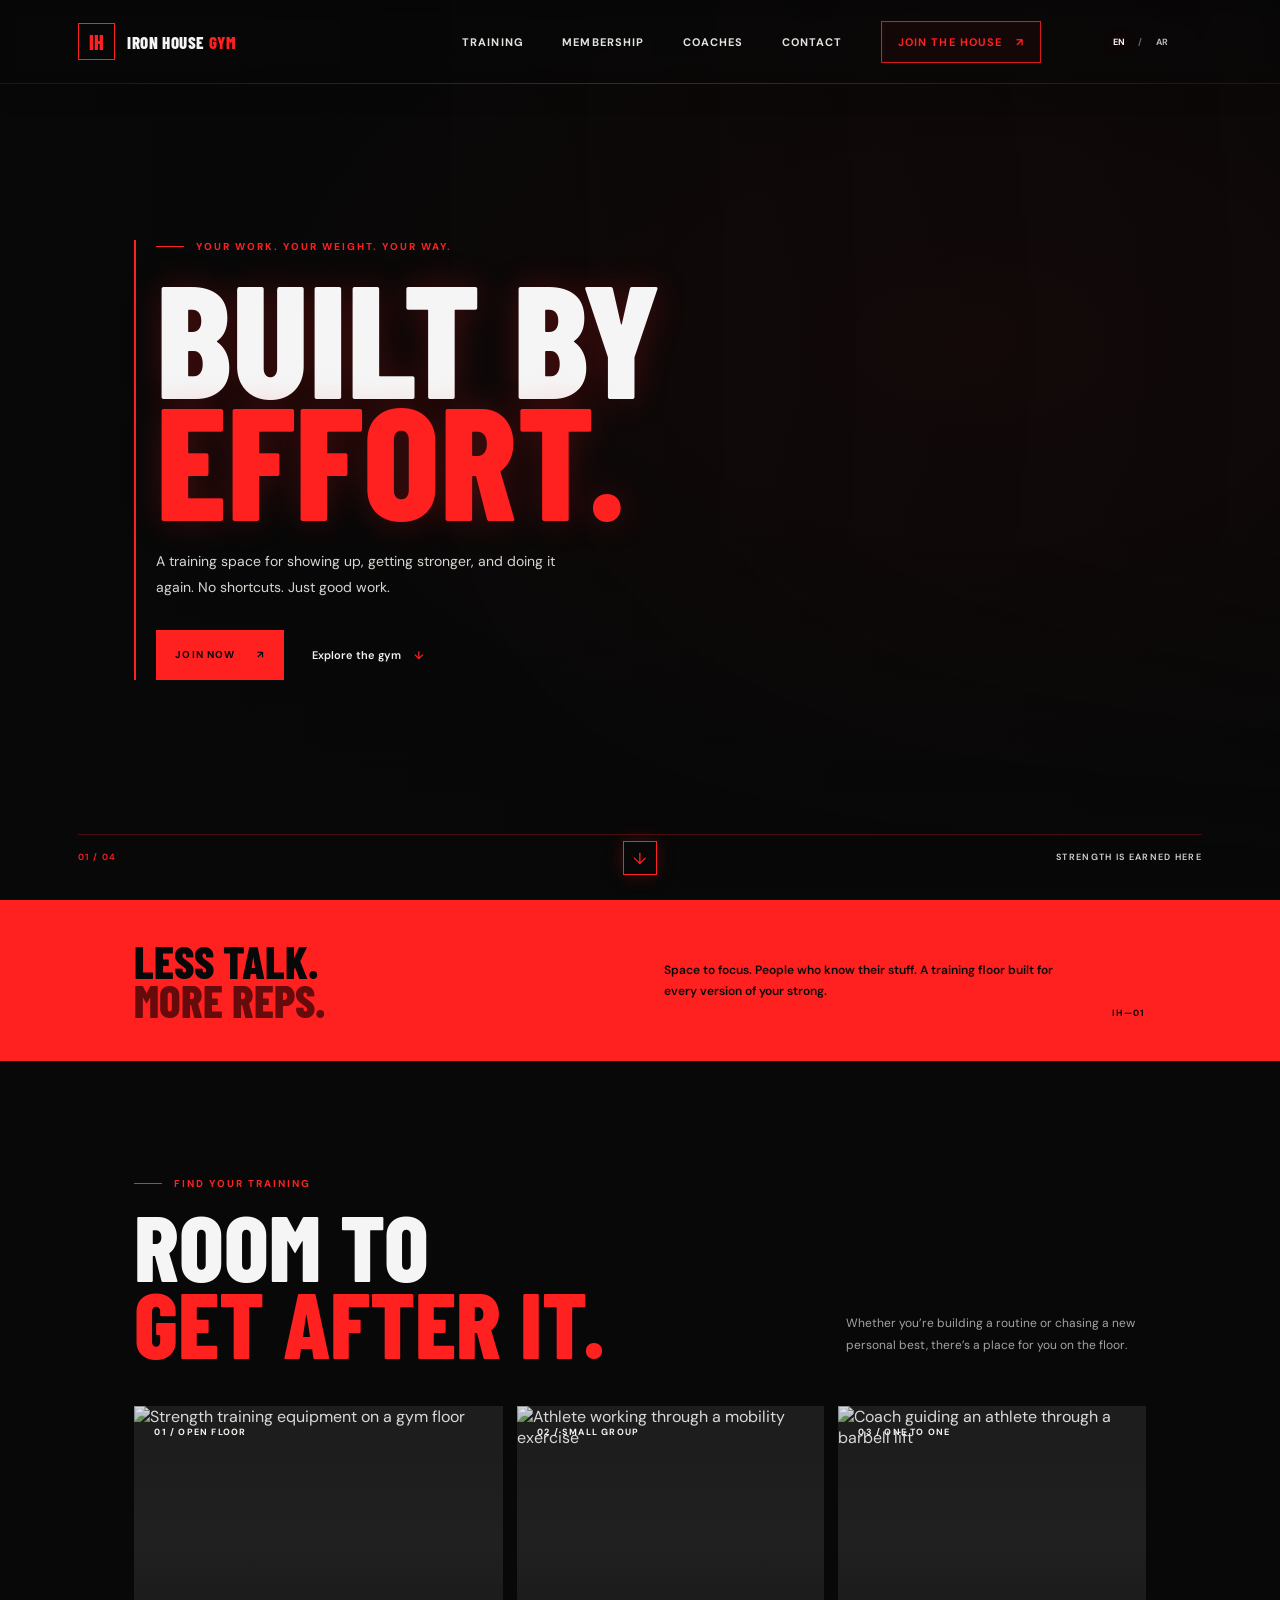
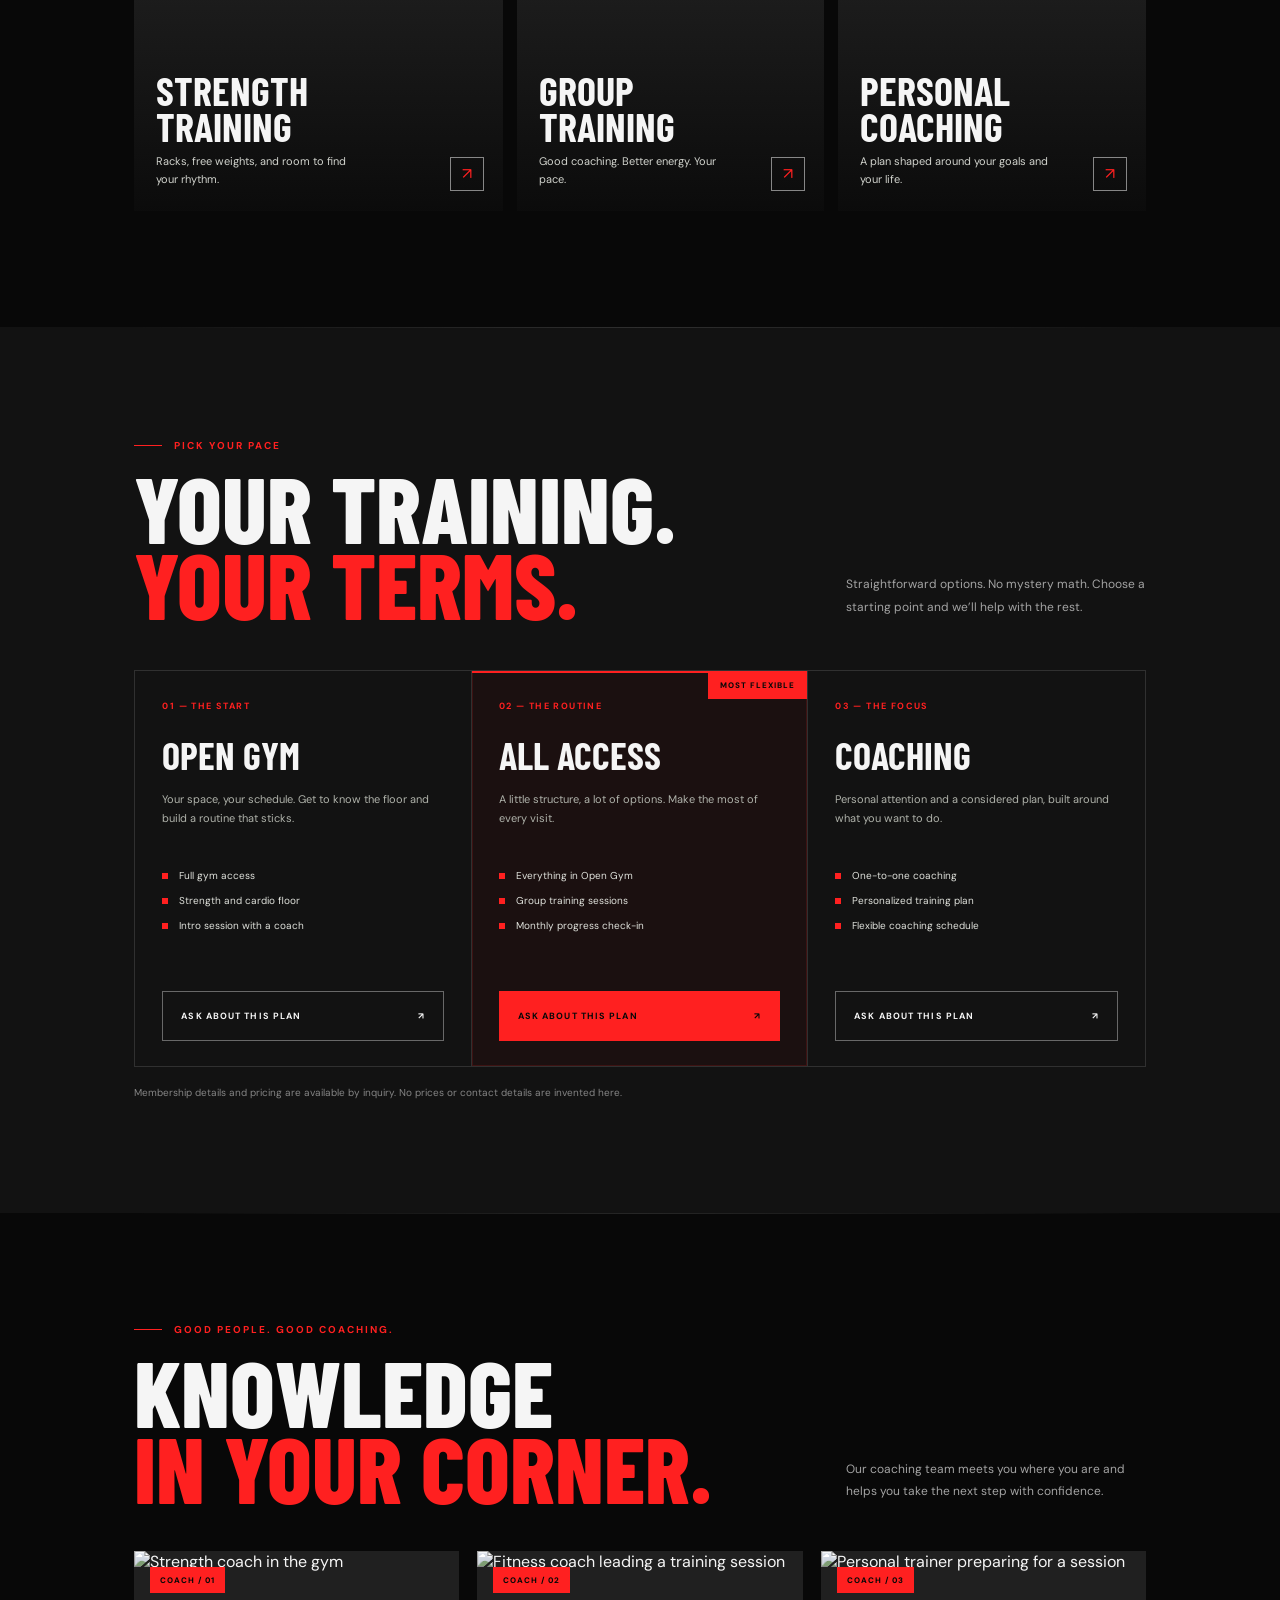
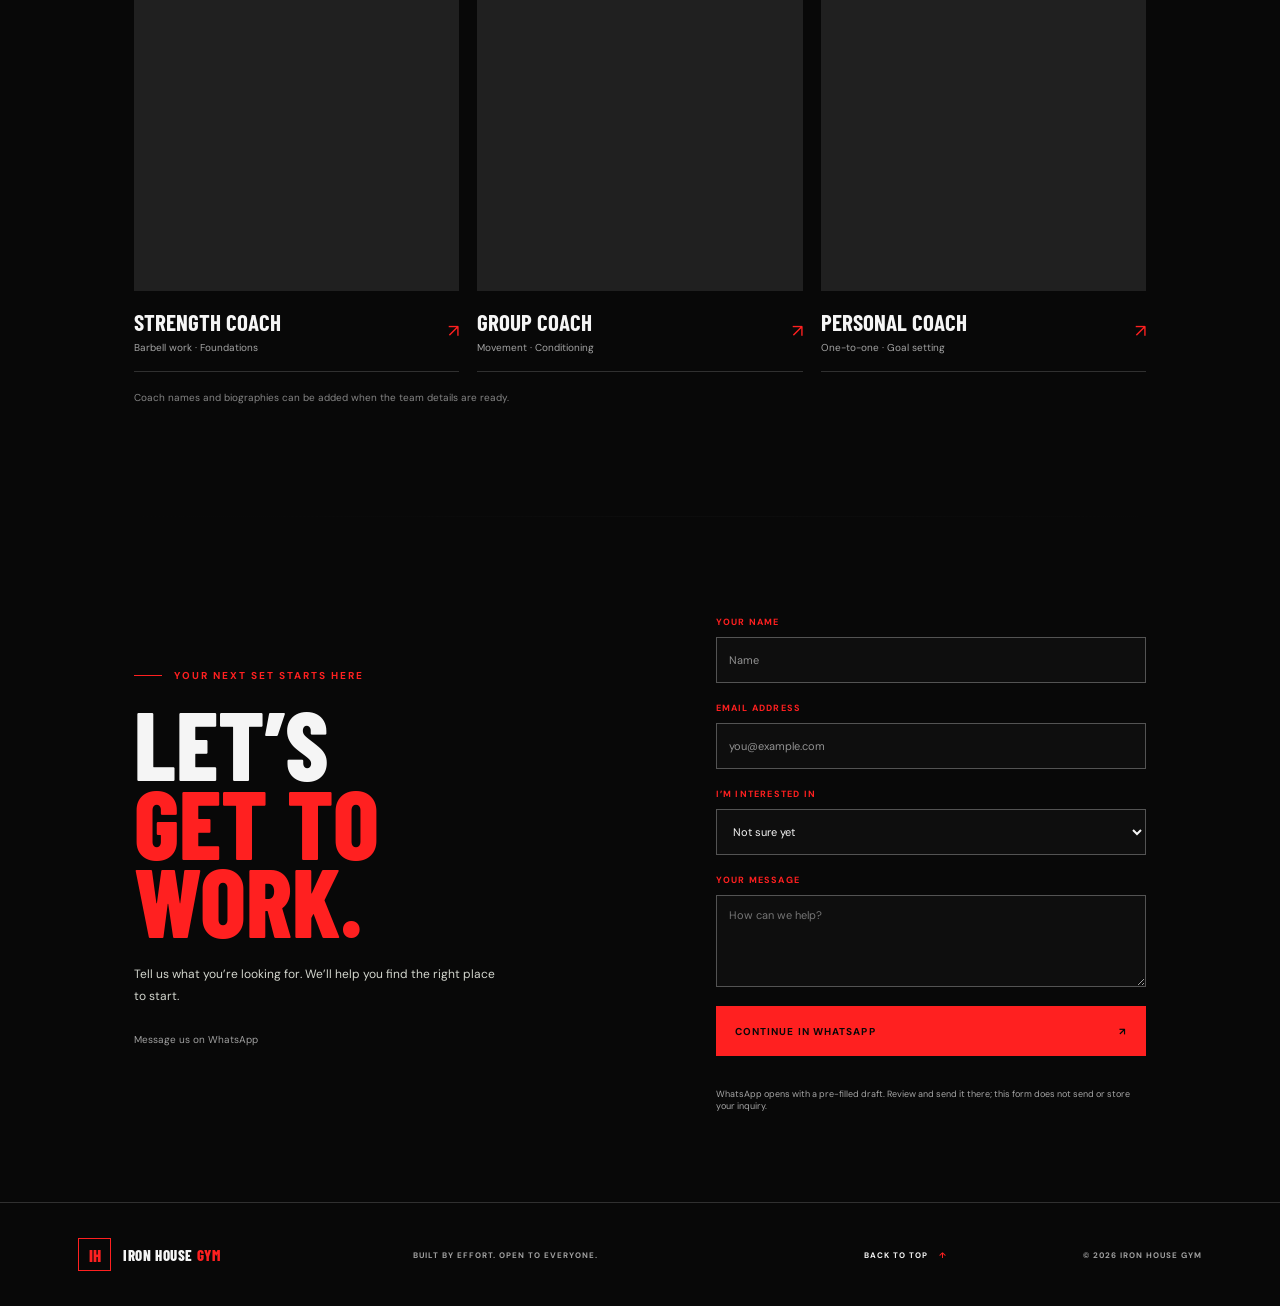
==== commit 42dca4a9: "Sync IRON HOUSE SaaS dashboard with production project" ====
--- a/index.html
+++ b/index.html
@@ -11,6 +11,7 @@
   <link rel="preconnect" href="https://fonts.gstatic.com" crossorigin>
   <link href="https://fonts.googleapis.com/css2?family=Barlow+Condensed:wght@500;600;700;800;900&family=DM+Sans:wght@400;500;600;700&display=swap" rel="stylesheet">
   <link rel="stylesheet" href="style.css">
+  <script src="whatsapp.js" defer></script>
   <script src="script.js" defer></script>
 </head>
 <body>
@@ -201,6 +202,6 @@
     <span class="footer-copy">© <span id="current-year"></span> IRON HOUSE GYM</span>
   </footer>
   <script src="https://cdn.jsdelivr.net/npm/@supabase/supabase-js@2"></script>
-  <script src="supabase.js"></script>
+  <script src="supabase-client.js"></script>
 </body>
 </html>
